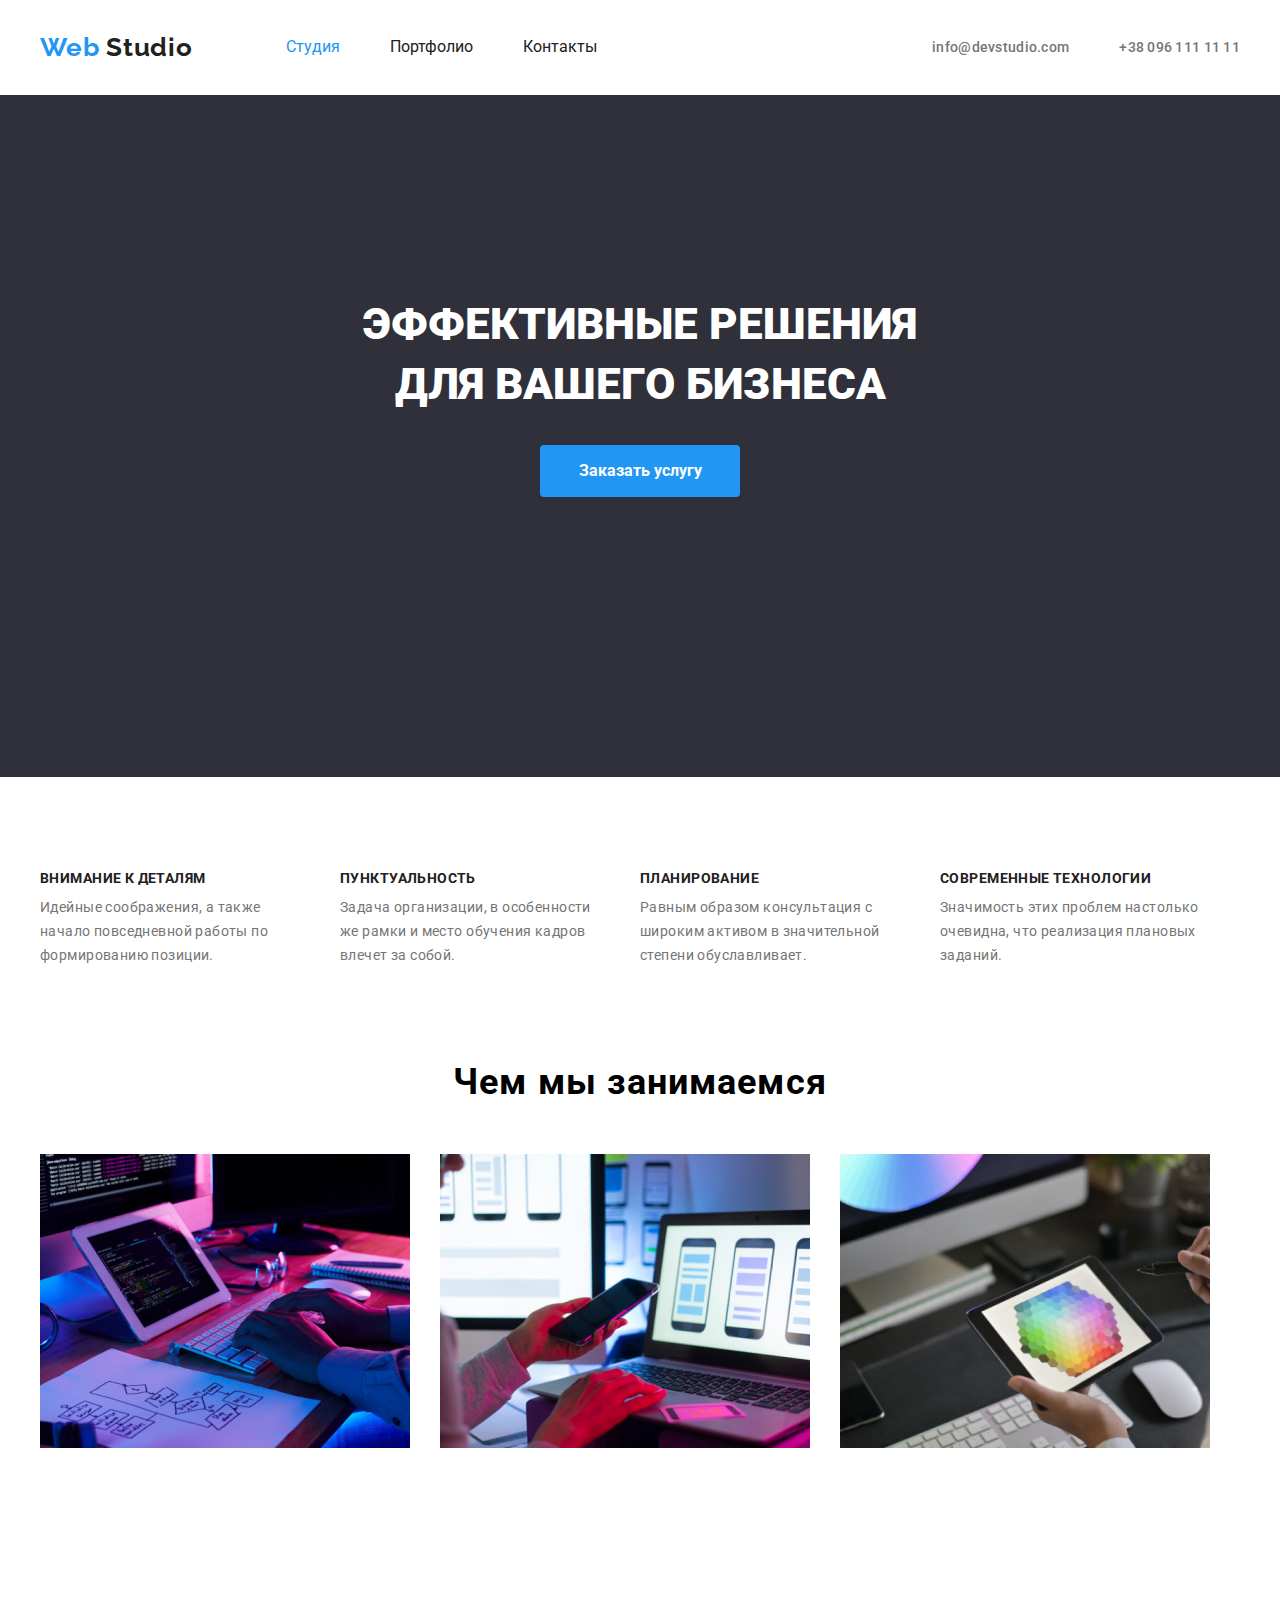
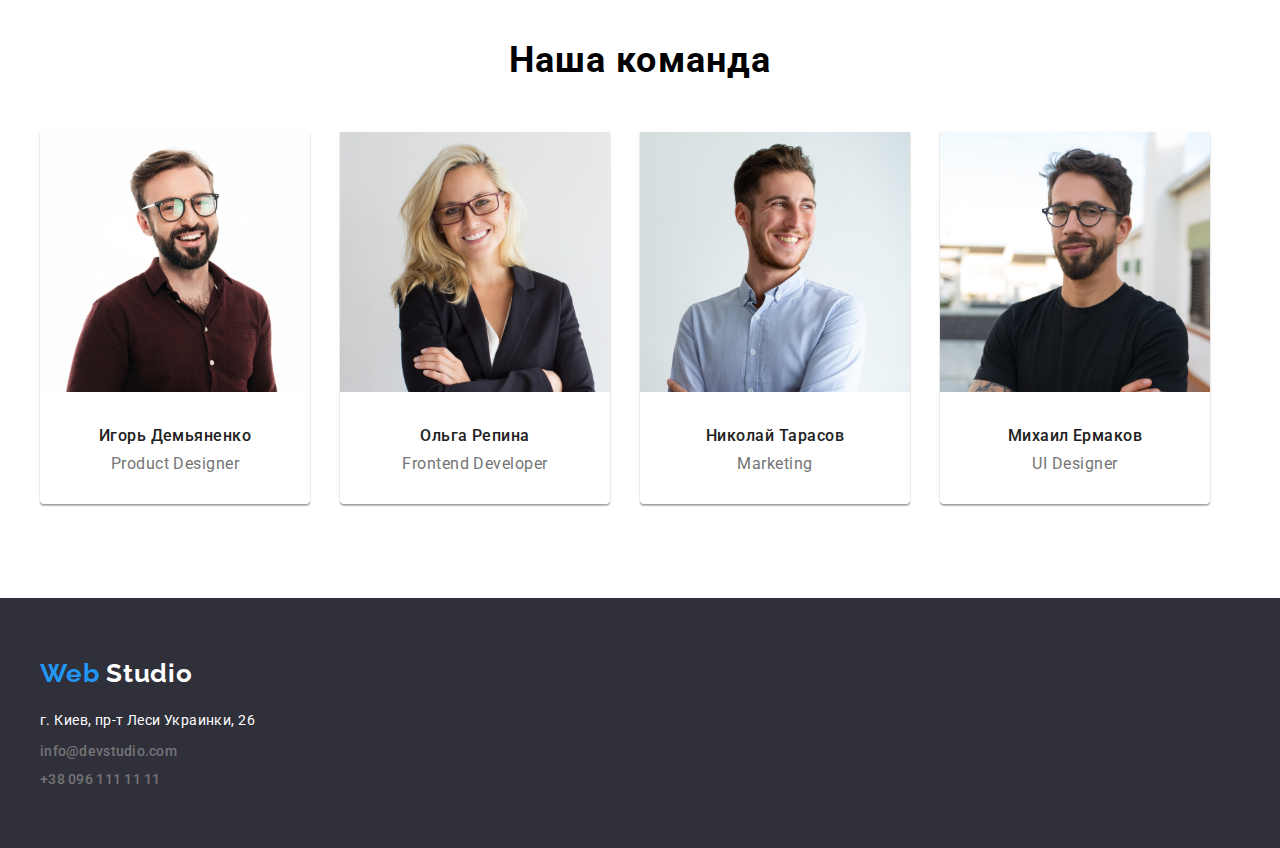
==== index.html @ f1a00238 "start" ====
<!DOCTYPE html>
<html lang="ru">
<head>
    <meta charset="UTF-8">
    <meta name="viewport" content="width=device-width, initial-scale=1.0">
    <title lang="en">Webstudio</title>
    <link rel="preconnect" href="https://fonts.gstatic.com">
    <link href="https://fonts.googleapis.com/css2?family=Raleway:wght@700&family=Roboto:wght@100;500;700&display=swap"
    rel="stylesheet">
    <link rel="stylesheet" href="https://cdnjs.cloudflare.com/ajax/libs/modern-normalize/1.0.0/modern-normalize.min.css">
    <link rel="stylesheet" href="./css/styles.css">
</head>
<body class="body">
    
    <header class="header">
    <div class="container">
          <nav class="navigation ">
         <a href="./index.html" class="logo"><span class="logo-accent">Web </span>Studio</a> 
        
         <ul class="navigation-list">
            <li class="navigation-list-item">
                <a href="./index.html" class="link current">Студия</a>
            </li>
            <li class="navigation-list-item">
                <a href="./portfolio.html" class="link">Портфолио</a>
            </li>
            <li class="navigation-list-item">
                <a href="Контакты" class="link">Контакты</a>
            </li>
       </ul>
    </nav>
    
       <address class="top-address">
            <ul class="top-address-list">
           <li class="item"><a class="header-mail current" href="mailto:info@devstudio.com">info@devstudio.com</a></li>
           <li class="item"><a class="header-phone" href="tel:+380961111111">+38 096 111 11 11</a></li>
            </ul>
       </address>
    
    </div>
    </header>
  
    <!-- Герой -->
    <main class="main-page">
        <section class="hero">
            
            <h1 class="main-title">ЭФФЕКТИВНЫЕ РЕШЕНИЯ<br> ДЛЯ ВАШЕГО БИЗНЕСА</h1>
            <button class="main-btn"  type="button">Заказать услугу</button>
           
        </section>
        <!-- Особенности-->
        <section class="main-information">
            <div class="container">   
         <ul class="main-info-item">
        <li class="main-info-link">
            <h2 class="main-info-title">Внимание к деталям</h2>
            <p class="main-info-description">Идейные соображения, а также начало повседневной работы по формированию позиции.</p>
        </li>
        <li  class="main-info-link">
        <h2  class="main-info-title">Пунктуальность</h2>
        <p class="main-info-description">Задача организации, в особенности же рамки и место обучения кадров влечет за собой.</p>
        </li>
        <li  class="main-info-link">
            <h2  class="main-info-title">Планирование</h2>
            <p class="main-info-description">Равным образом консультация с широким активом в значительной степени обуславливает.</p>
        </li>
        <li  class="main-info-link">
            <h2  class="main-info-title">Современные технологии</h2>
            <p class="main-info-description">Значимость этих проблем настолько очевидна, что реализация плановых заданий.</p>

        </li>
    </ul>
    </div>

        </section>
        <!-- чем занимаемся-->
        <section class="about">
            <h2 class="about-title">Чем мы занимаемся</h2>
         <div class="container">
            <ul class="about-list">
            <li class="item"> <img  class="about-list-img"   src="./images/img.jpg" alt="человек печатает" width="370">
            </li>
            <li class="item"> <img  class="about-list-img"   src="./images/box-2.jpg" alt="человек держит телефон" width="370">
            </li>
            <li class="item"> <img  class="about-list-img"   src="./images/box-3.jpg" alt="планшет" width="370">
            </li>
        </ul>
        </div>
        
        </section>
        <section class="team" >
        <h2 class="about-title">Наша команда</h2>
        <div class="container">
        <ul class="team-list">
            <li class="team-list-item" >
                <img class="team-list-img" src="./images/img11.jpg" alt="Фото Игоря Демьяненко" width="270">
                <h3 class="team-icon">Игорь Демьяненко</h3>
                <p class="team-description"  lang="en">Product Designer</p>
            </li>
            <li class="team-list-item">
                <img  class="team-list-img" src="./images/img-1.jpg" alt="Фото Ольги Репиной" width="270">
                <h3 class="team-icon">Ольга Репина</h3>
                <p class="team-description"  lang="en">Frontend Developer</p>
             </li>
                 
             <li class="team-list-item"> 
                <img  class="team-list-img" src="./images/img-2.jpg" alt="фото Николай Тарасова" width="270">
                <h3 class="team-icon">Николай Тарасов</h3>
                <p class="team-description" lang="en">Marketing</p>
            </li>
            <li class="team-list-item">
            <img  class="team-list-img" src="./images/img-3.jpg" alt="фото Михаила Ермакова" width="270">
            <h3 class="team-icon">Михаил Ермаков</h3>
            <p class="team-description"  lang="en">UI Designer</p>
            </li>
        </ul>
        </div>
        </section>
    </main>
   <!--Подвал-->
   <footer class="footer">
    <div class="container">
        <div class="adress-item">
    <a href="./index.html" class="logo inverse"><span class="logo-accent">Web </span>Studio</a>
    
     <address class="bottom-address">
      <ul class="footer-list">
          <li class="item">
              <p class="footer-address">г. Киев, пр-т Леси Украинки, 26</p>
          </li>
             <li class="item">
                <a class="header-mail" href="mailto:info@devstudio.com">info@devstudio.com</a>
            </li>
            <li class="item">
        <a class="header-phone" href="tel:+380961111111">+38 096 111 11 11</a>
            </li>
      </ul>  
    </address> 
    </div>
    </div>
  </footer> 
</body>
</html>
---- css/styles.css ----
/* .site-nav. link. current { */
:root {
  --main-font: "Roboto", sans-serif;
  --secondary-font: "Raleway", sans-serif;
  --accent-color: #2196f3;
}
ul {
  list-style: none;
  margin: 0;
  padding: 0;
}
a {
  text-decoration: none;
}
.body {
  font-family: var(--main-font);
  font-style: normal;
}

.container {
  display: flex;
  align-items: center;
  width: 1230px;
  padding-left: 15px;
  padding-right: 15px;
  margin-left: auto;
  margin-right: auto;
}
.header {
  padding-top: 32px;
  padding-bottom: 32px;
}
.navigation {
  display: flex;
  align-items: center;
}
.navigation-list {
  display: flex;
}
.navigation-list-item:not(:last-child) {
  margin-right: 50px;
}

.top-address-list {
  display: flex;
  margin-left: auto;
}
.top-address {
  margin-left: auto;
}
.top-address-list .item + .item {
  margin-left: 50px;
}

.navigation-list .link.current {
  color: var(--accent-color);
}

.navigation-list .link {
  display: block;
  color: #212121;
}

.header-mail,
.header-phone {
  font-style: normal;
  color: #757575;

  font-weight: 500;
  font-size: 14px;
  line-height: 1.14;
  letter-spacing: 0.02em;
}

.link:hover,
.link:focus,
.header-phone:hover,
.header-phone:focus,
.header-mail:hover,
.header-mail:focus {
  color: var(--accent-color);
}

.logo-accent {
  color: var(--accent-color);
}
.logo {
  font-family: var(--secondary-font);
  font-weight: bold;
  font-size: 26px;
  line-height: 1.19;
  color: #212121;
  letter-spacing: 0.03em;
  margin-right: 93px;
}

/* <=== HERO ===> */

.hero {
  padding-top: 200px;
  padding-bottom: 280px;

  background-color: #2f303a;
  min-height: 600px;
  text-align: center;
}

.main-title {
  margin-top: 0;
  margin-bottom: 30px;
  font-weight: 900;
  font-size: 44px;
  line-height: 1.36;
  color: #ffffff;
}

.main-btn {
  display: inline-block;
  padding: 10px 32px;
  border-radius: 4px;
  text-align: center;
  font-weight: bold;
  font-size: 16px;
  line-height: 1.87;
  background: #2196f3;
  color: #ffffff;
  min-width: 200px;
  border: 1px solid transparent;
}
.main-btn:hover,
.main-btn:focus {
  border: 1px solid transparent;
}

/* <=== особенности ===> */
.main-information {
  padding-top: 94px;
  padding-bottom: 94px;
}
.main-info-item {
  display: flex;
  flex-wrap: wrap;
}
.main-info-link {
  width: 270px;
}
.main-info-link:not(:last-child) {
  margin-right: 30px;
}
.main-info-title {
  margin: 0;
  margin-bottom: 10px;
  font-weight: bold;
  font-size: 14px;
  line-height: 1.14;
  letter-spacing: 0.03em;
  text-transform: uppercase;

  color: #212121;
}
.main-info-description {
  margin: 0;
  font-weight: normal;
  font-size: 14px;
  line-height: 1.71;
  letter-spacing: 0.03em;

  color: #757575;
}

/* <=== About ===> */
.about {
  padding-bottom: 94px;
}
.about-list {
  display: flex;
}
.about-title {
  text-align: center;
  margin-top: 0;
  margin-bottom: 50px;
  font-weight: bold;
  font-size: 36px;
  line-height: 1.16;
  letter-spacing: 0.03em;
}
.about-list .item + .item {
  margin-left: 30px;
}

/* <=== our team ===> */

.team {
  padding-top: 94px;
  padding-bottom: 94px;
}
.team-list {
  display: flex;
}
.team-list-item {
  padding-bottom: 30px;
  border-radius: 0px 0px 4px 4px;
  box-shadow: 0px 1px 3px rgba(0, 0, 0, 0.12), 0px 1px 1px rgba(0, 0, 0, 0.14),
    0px 2px 1px rgba(0, 0, 0, 0.2);
  text-align: center;
}
.team-list-item + .team-list-item {
  margin-left: 30px;
}
.team-icon {
  margin-top: 30px;
  margin-bottom: 10px;
  font-weight: 500;
  font-size: 16px;
  line-height: 1.18;
  letter-spacing: 0.03em;

  color: #212121;
}
.team-description {
  margin-top: 0px;
  margin-bottom: 0px;
  font-weight: normal;
  font-size: 16px;
  line-height: 1.18;
  letter-spacing: 0.03em;
  color: #757575;
}
/* <=== FOOTER ===> */
.footer {
  background-color: #2f303a;
  padding-top: 60px;
  padding-bottom: 60px;
}

.bottom-address {
  margin-top: 20px;
}
.footer-list .item + .item {
  margin-top: 9px;
}

.logo.inverse {
  color: white;
}
.footer-address {
  margin: 0;
  font-weight: normal;
  font-style: normal;
  font-size: 14px;
  line-height: 1.71;
  letter-spacing: 0.03em;
  text-decoration: none;
  color: #ffffff;
}
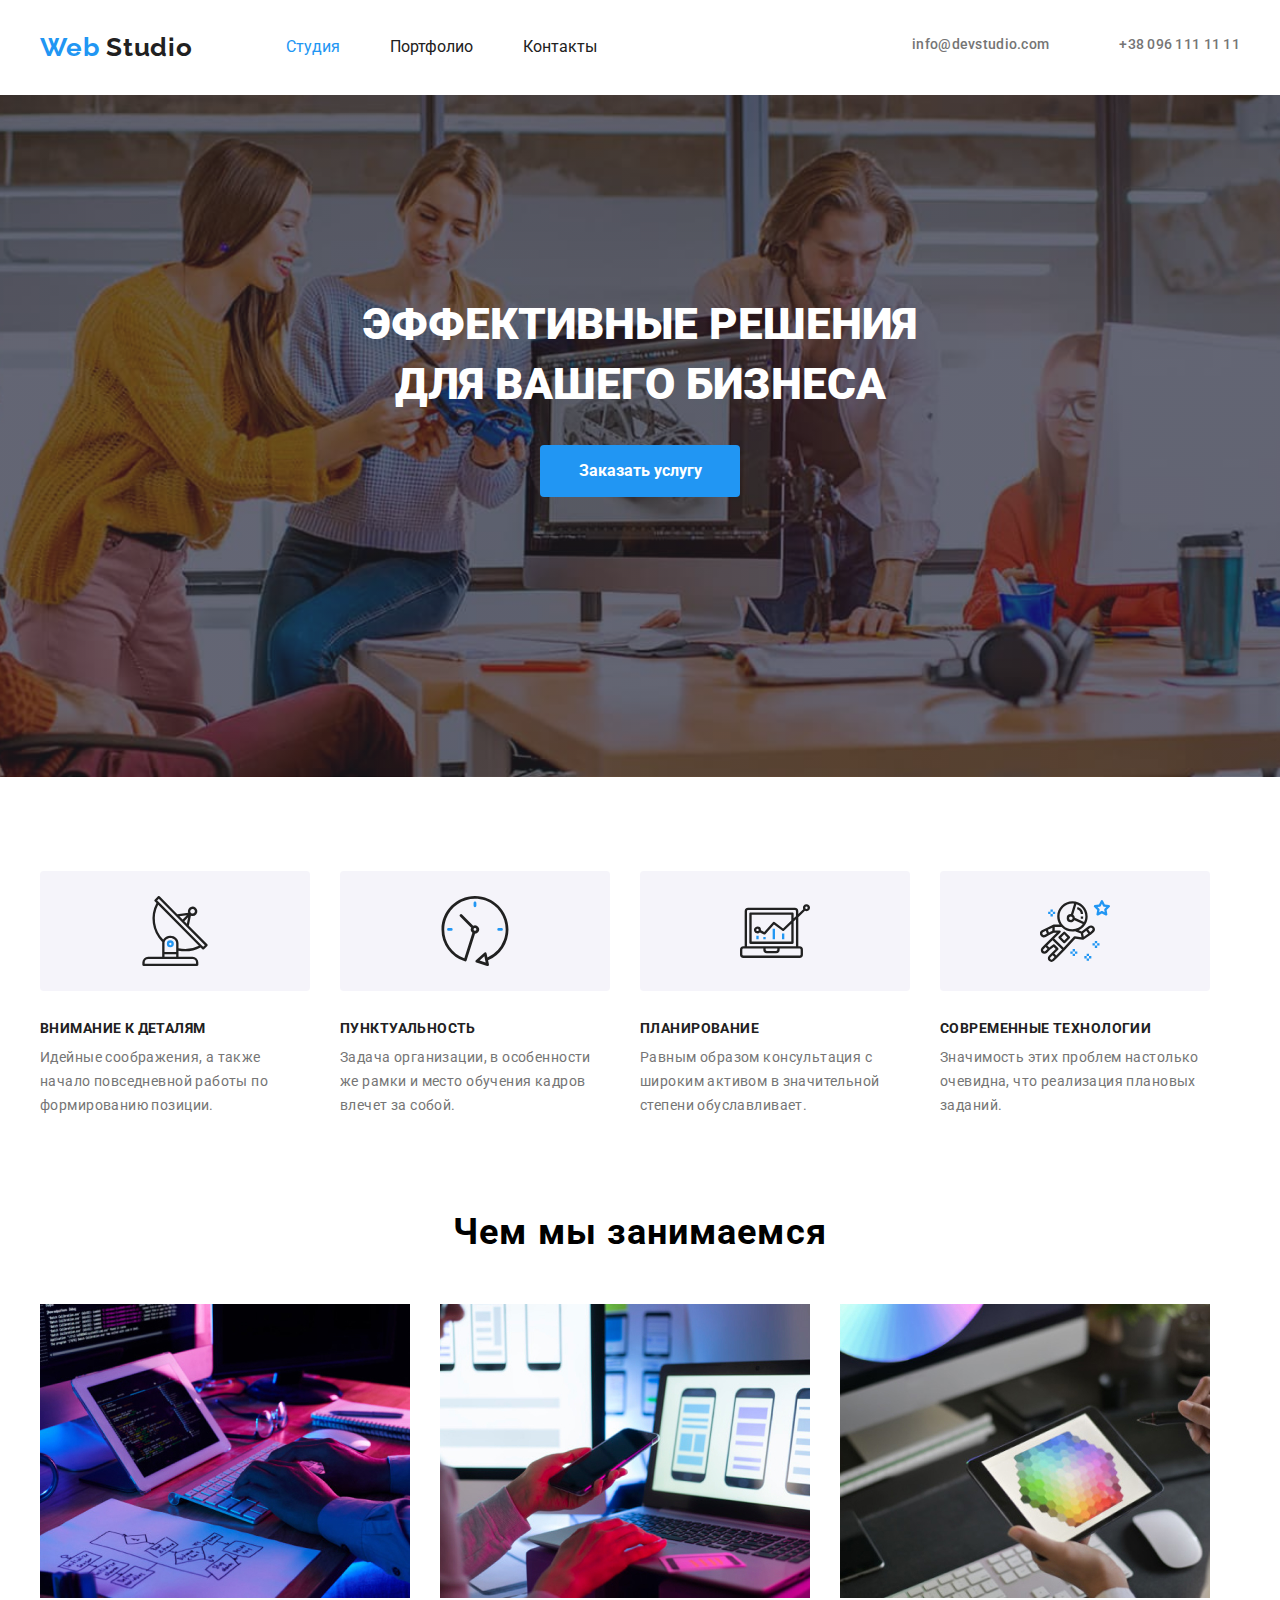
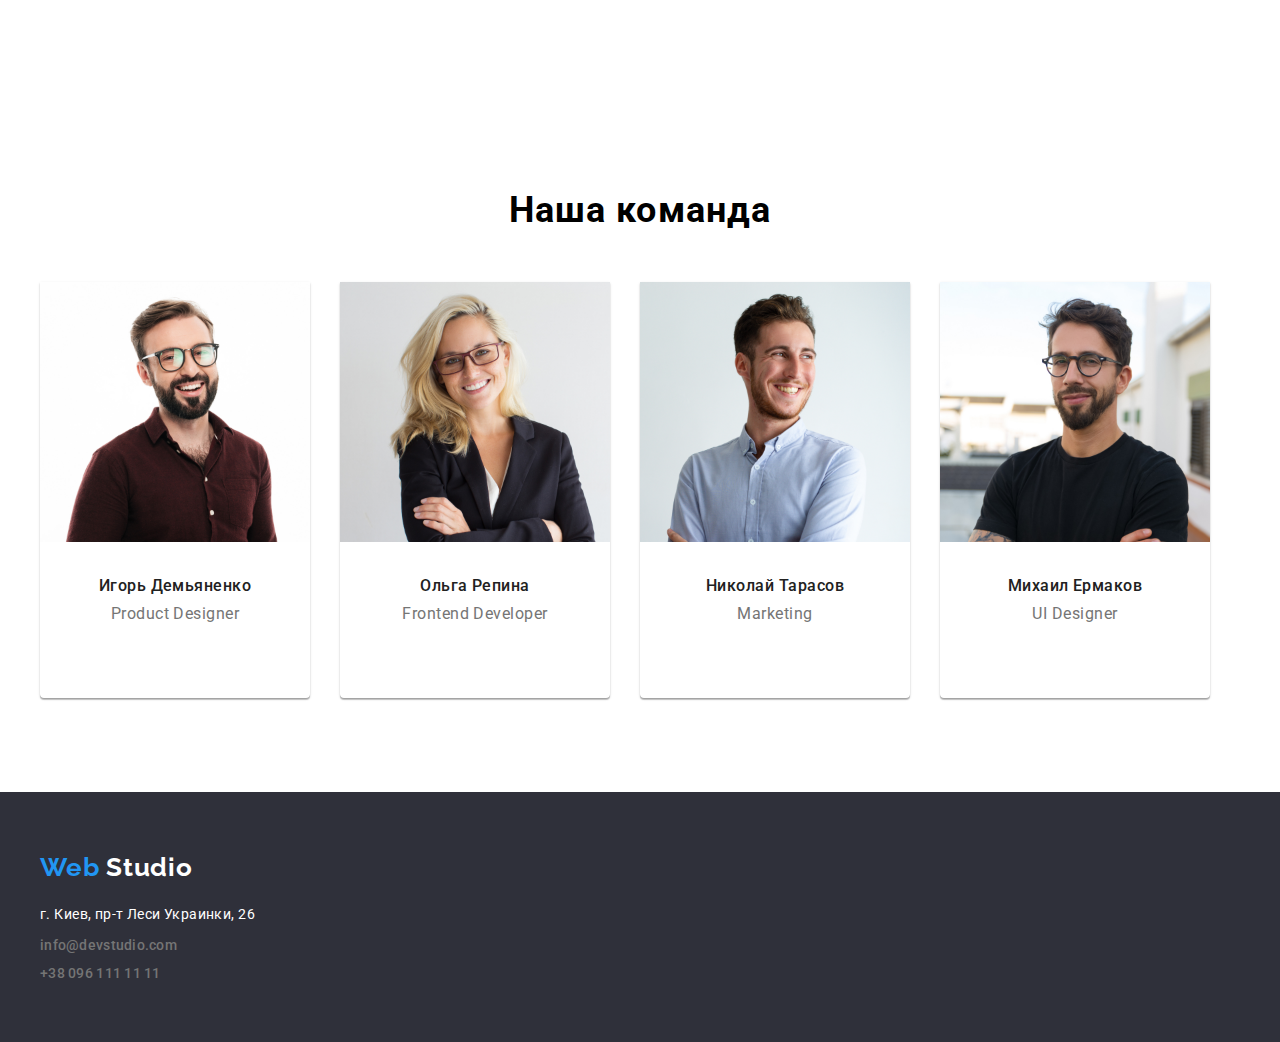
==== commit 1fda99e1: "cссылки" ====
--- a/index.html
+++ b/index.html
@@ -8,6 +8,7 @@
     <link href="https://fonts.googleapis.com/css2?family=Raleway:wght@700&family=Roboto:wght@100;500;700&display=swap"
     rel="stylesheet">
     <link rel="stylesheet" href="https://cdnjs.cloudflare.com/ajax/libs/modern-normalize/1.0.0/modern-normalize.min.css">
+    <link rel="stylesheet" href="/images/sprite.svg">
     <link rel="stylesheet" href="./css/styles.css">
 </head>
 <body class="body">
@@ -32,8 +33,19 @@
     
        <address class="top-address">
             <ul class="top-address-list">
-           <li class="item"><a class="header-mail current" href="mailto:info@devstudio.com">info@devstudio.com</a></li>
-           <li class="item"><a class="header-phone" href="tel:+380961111111">+38 096 111 11 11</a></li>
+           <li class="item">
+               <a class="top-address-link" href="mailto:info@devstudio.com"> 
+                   <svg class="adress-icon" width="16" height="12">
+                <use href="./images/symbol-defs.svg#icon-envelope"></use>
+            </svg>info@devstudio.com</a>
+               
+            </li>
+           <li class="item">
+               <a class="top-address-link" href="tel:+380961111111">
+                   <svg class="adress-icon" width="10" height="16">
+                <use href="./images/symbol-defs.svg#icon-smartphone"></use>
+            </svg>+38 096 111 11 11</a>
+            </li>
             </ul>
        </address>
     
@@ -43,28 +55,28 @@
     <!-- Герой -->
     <main class="main-page">
         <section class="hero">
-            
+
             <h1 class="main-title">ЭФФЕКТИВНЫЕ РЕШЕНИЯ<br> ДЛЯ ВАШЕГО БИЗНЕСА</h1>
             <button class="main-btn"  type="button">Заказать услугу</button>
-           
+        
         </section>
         <!-- Особенности-->
         <section class="main-information">
             <div class="container">   
          <ul class="main-info-item">
-        <li class="main-info-link">
+        <li class="main-info-link icon-antenna">
             <h2 class="main-info-title">Внимание к деталям</h2>
             <p class="main-info-description">Идейные соображения, а также начало повседневной работы по формированию позиции.</p>
         </li>
-        <li  class="main-info-link">
+        <li  class="main-info-link icon-clock">
         <h2  class="main-info-title">Пунктуальность</h2>
         <p class="main-info-description">Задача организации, в особенности же рамки и место обучения кадров влечет за собой.</p>
         </li>
-        <li  class="main-info-link">
+        <li  class="main-info-link icon-diagram">
             <h2  class="main-info-title">Планирование</h2>
             <p class="main-info-description">Равным образом консультация с широким активом в значительной степени обуславливает.</p>
         </li>
-        <li  class="main-info-link">
+        <li  class="main-info-link icon-astronaut">
             <h2  class="main-info-title">Современные технологии</h2>
             <p class="main-info-description">Значимость этих проблем настолько очевидна, что реализация плановых заданий.</p>
 
@@ -96,22 +108,94 @@
                 <img class="team-list-img" src="./images/img11.jpg" alt="Фото Игоря Демьяненко" width="270">
                 <h3 class="team-icon">Игорь Демьяненко</h3>
                 <p class="team-description"  lang="en">Product Designer</p>
+                <ul class="social-list">
+                    <li class="social-list item">
+                        <a class="social-list_link" href="">
+                            <svg class="social-list_icons">
+                                <use href="./images/symbol-defs.svg#icon-instagram"></use>
+                            </svg>
+                        </a>
+                    </li>
+                 <li class="social-list item">
+                <a class="social-list_link" href="">
+                    <svg class="social-list_icons">
+                        <use href="./images/symbol-defs.svg#icon-twitter"></use>
+                    </svg>
+                </a>
+                 </li>
+                    <li class="social-list item">
+                        <a class="social-list_link" href="">
+                            <svg class="social-list_icons">
+                                <use href="./images/symbol-defs.svg#icon-facebook"></use>
+                            </svg>
+                        </a>
+                    </li>
+                    <li class="social-list item">
+                        <a class="social-list_link" href="">
+                            <svg class="social-list_icons">
+                                <use href="./images/symbol-defs.svg#icon-linkedin"></use>
+                            </svg>
+                        </a>
+                    </li>
+                </ul>
             </li>
             <li class="team-list-item">
                 <img  class="team-list-img" src="./images/img-1.jpg" alt="Фото Ольги Репиной" width="270">
                 <h3 class="team-icon">Ольга Репина</h3>
                 <p class="team-description"  lang="en">Frontend Developer</p>
+                <ul class="social-list">
+                    <li class="social-list item">
+                        <a class="social-list-link" href=""></a>
+                    </li>
+                    <li class="social-list item">
+                        <a class="social-list-link" href=""></a>
+                    </li>
+                    <li class="social-list item">
+                        <a class="social-list-link" href=""></a>
+                    </li>
+                    <li class="social-list item">
+                        <a class="social-list-link" href=""></a>
+                    </li>
+                </ul>
              </li>
                  
              <li class="team-list-item"> 
                 <img  class="team-list-img" src="./images/img-2.jpg" alt="фото Николай Тарасова" width="270">
                 <h3 class="team-icon">Николай Тарасов</h3>
                 <p class="team-description" lang="en">Marketing</p>
+                <ul class="social-list">
+                    <li class="social-list item">
+                        <a class="social-list-link" href=""></a>
+                    </li>
+                    <li class="social-list item">
+                        <a class="social-list-link" href=""></a>
+                    </li>
+                    <li class="social-list item">
+                        <a class="social-list-link" href=""></a>
+                    </li>
+                    <li class="social-list item">
+                        <a class="social-list-link" href=""></a>
+                    </li>
+                </ul>
             </li>
             <li class="team-list-item">
             <img  class="team-list-img" src="./images/img-3.jpg" alt="фото Михаила Ермакова" width="270">
             <h3 class="team-icon">Михаил Ермаков</h3>
             <p class="team-description"  lang="en">UI Designer</p>
+            <ul class="social-list">
+                <li class="social-list item">
+                    <a class="social-list-link" href=""></a>
+                </li>
+                <li class="social-list item">
+                    <a class="social-list-link" href=""></a>
+                </li>
+                <li class="social-list item">
+                    <a class="social-list-link" href=""></a>
+                </li>
+                <li class="social-list item">
+                    <a class="social-list-link" href=""></a>
+                </li>
+            </ul>
             </li>
         </ul>
         </div>
@@ -129,10 +213,10 @@
               <p class="footer-address">г. Киев, пр-т Леси Украинки, 26</p>
           </li>
              <li class="item">
-                <a class="header-mail" href="mailto:info@devstudio.com">info@devstudio.com</a>
+                <a class="top-address-link" href="mailto:info@devstudio.com">info@devstudio.com</a>
             </li>
             <li class="item">
-        <a class="header-phone" href="tel:+380961111111">+38 096 111 11 11</a>
+        <a class="top-address-link" href="tel:+380961111111">+38 096 111 11 11</a>
             </li>
       </ul>  
     </address> 
--- a/css/styles.css
+++ b/css/styles.css
@@ -1,4 +1,3 @@
-/* .site-nav. link. current { */
 :root {
   --main-font: "Roboto", sans-serif;
   --secondary-font: "Raleway", sans-serif;
@@ -51,18 +50,17 @@
 .top-address-list .item + .item {
   margin-left: 50px;
 }
-
 .navigation-list .link.current {
   color: var(--accent-color);
 }
-
 .navigation-list .link {
   display: block;
   color: #212121;
 }
 
-.header-mail,
-.header-phone {
+.top-address-link {
+  display: inline-flex;
+  align-items: center;
   font-style: normal;
   color: #757575;
 
@@ -71,13 +69,14 @@
   line-height: 1.14;
   letter-spacing: 0.02em;
 }
-
+.adress-icon {
+  fill: currentColor;
+  margin-right: 10px;
+}
 .link:hover,
 .link:focus,
-.header-phone:hover,
-.header-phone:focus,
-.header-mail:hover,
-.header-mail:focus {
+.top-address-link:hover,
+.top-address-link:focus {
   color: var(--accent-color);
 }
 
@@ -101,6 +100,15 @@
   padding-bottom: 280px;
 
   background-color: #2f303a;
+  background-image: linear-gradient(
+      rgba(47, 48, 58, 0.4),
+      rgba(47, 48, 58, 0.4)
+    ),
+    url(../images/mainimg.jpg);
+  background-repeat: no-repeat;
+  background-size: cover;
+  background-position: center;
+  max-width: 1600px;
   min-height: 600px;
   text-align: center;
 }
@@ -144,8 +152,31 @@
 .main-info-link {
   width: 270px;
 }
+.main-info-link::before {
+  display: block;
+  content: "";
+  height: 120px;
+  background-size: 70px;
+  background-repeat: no-repeat;
+  background-position: center;
+  background-color: #f5f4fa;
+  border-radius: 4px;
+  margin-bottom: 30px;
+}
+.icon-antenna::before {
+  background-image: url(../images/antenna.svg);
+}
+.icon-clock::before {
+  background-image: url(../images/clock.svg);
+}
 .main-info-link:not(:last-child) {
   margin-right: 30px;
+}
+.icon-diagram::before {
+  background-image: url(../images/diagram.svg);
+}
+.icon-astronaut::before {
+  background-image: url(../images/astronaut.svg);
 }
 .main-info-title {
   margin: 0;
@@ -226,6 +257,24 @@
   letter-spacing: 0.03em;
   color: #757575;
 }
+.social-list_link {
+  display: flex;
+  justify-content: center;
+  align-items: center;
+  width: 44px;
+  height: 44px;
+  background-color: #ffffff;
+  border-radius: 50%;
+}
+.social-list {
+  display: flex;
+  justify-content: space-between;
+}
+.social-list_icons {
+  width: 20px;
+  height: 20px;
+  fill: black;
+}
 /* <=== FOOTER ===> */
 .footer {
   background-color: #2f303a;
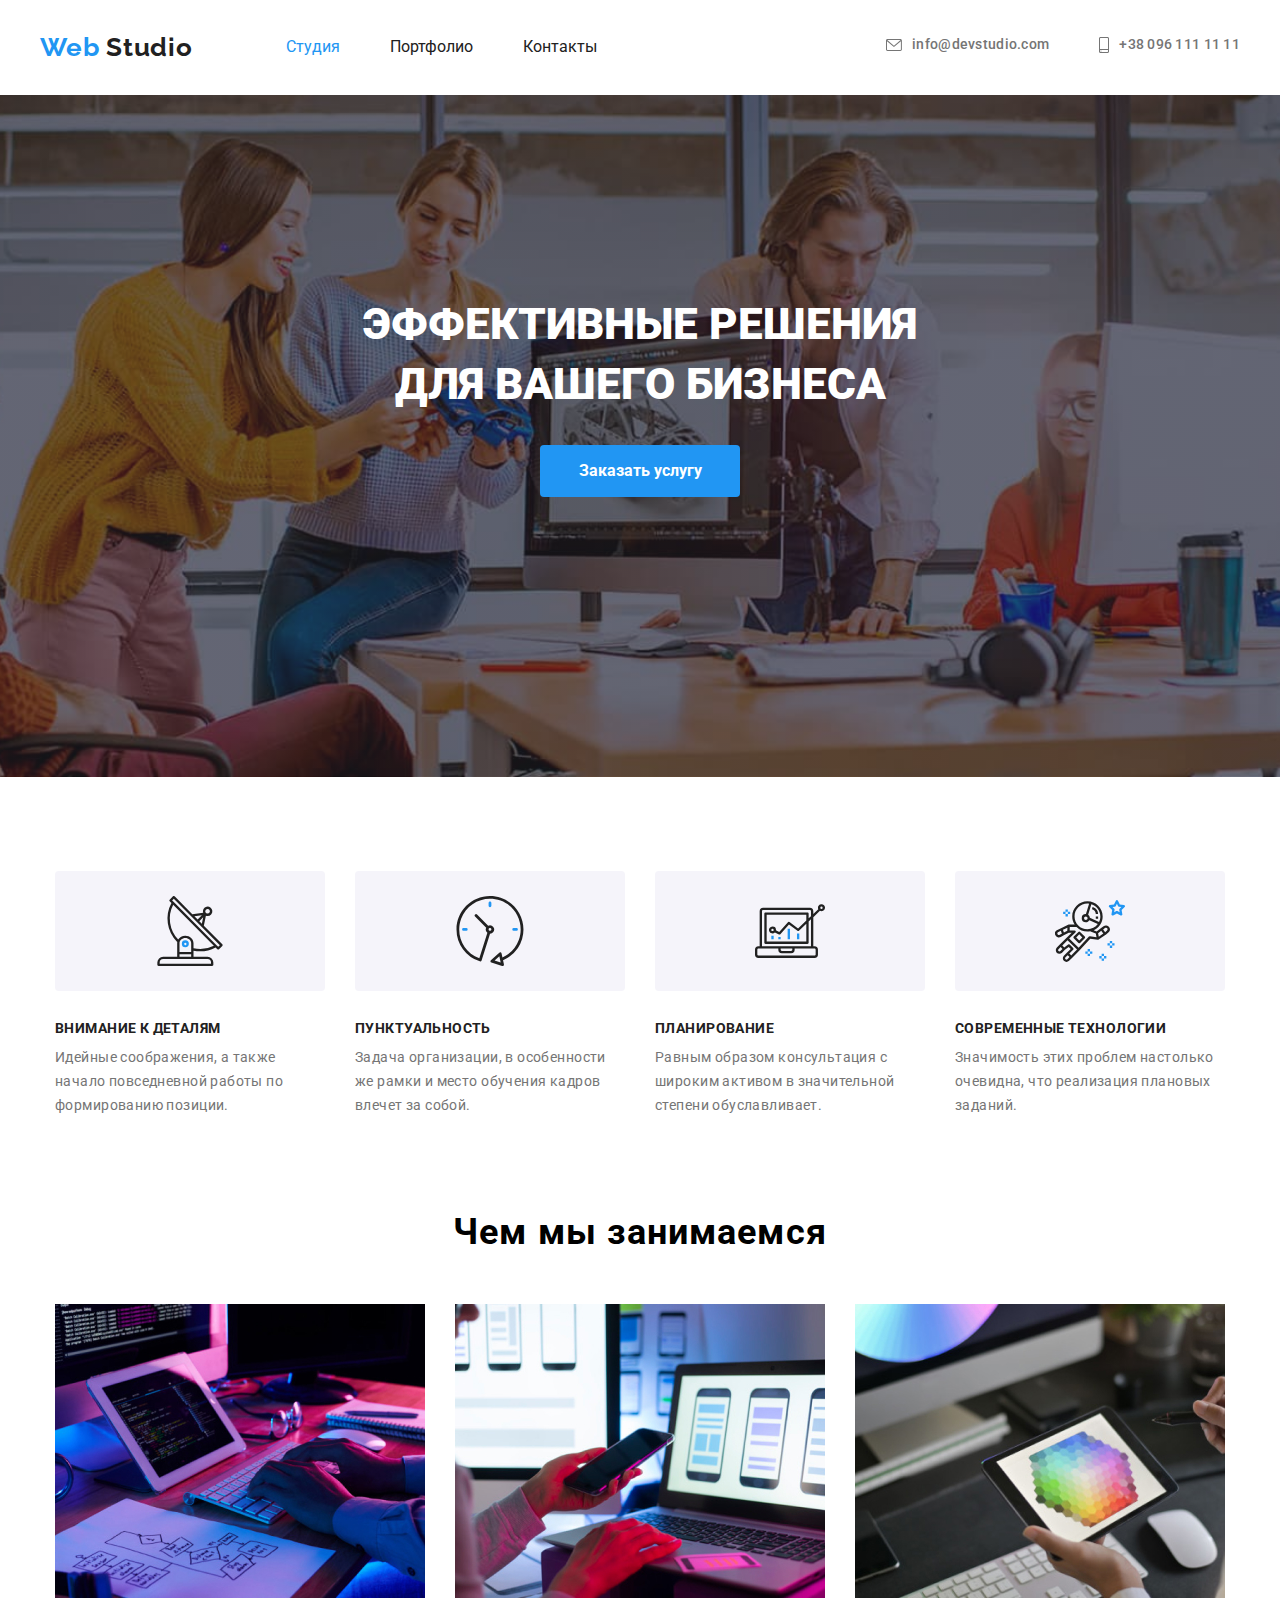
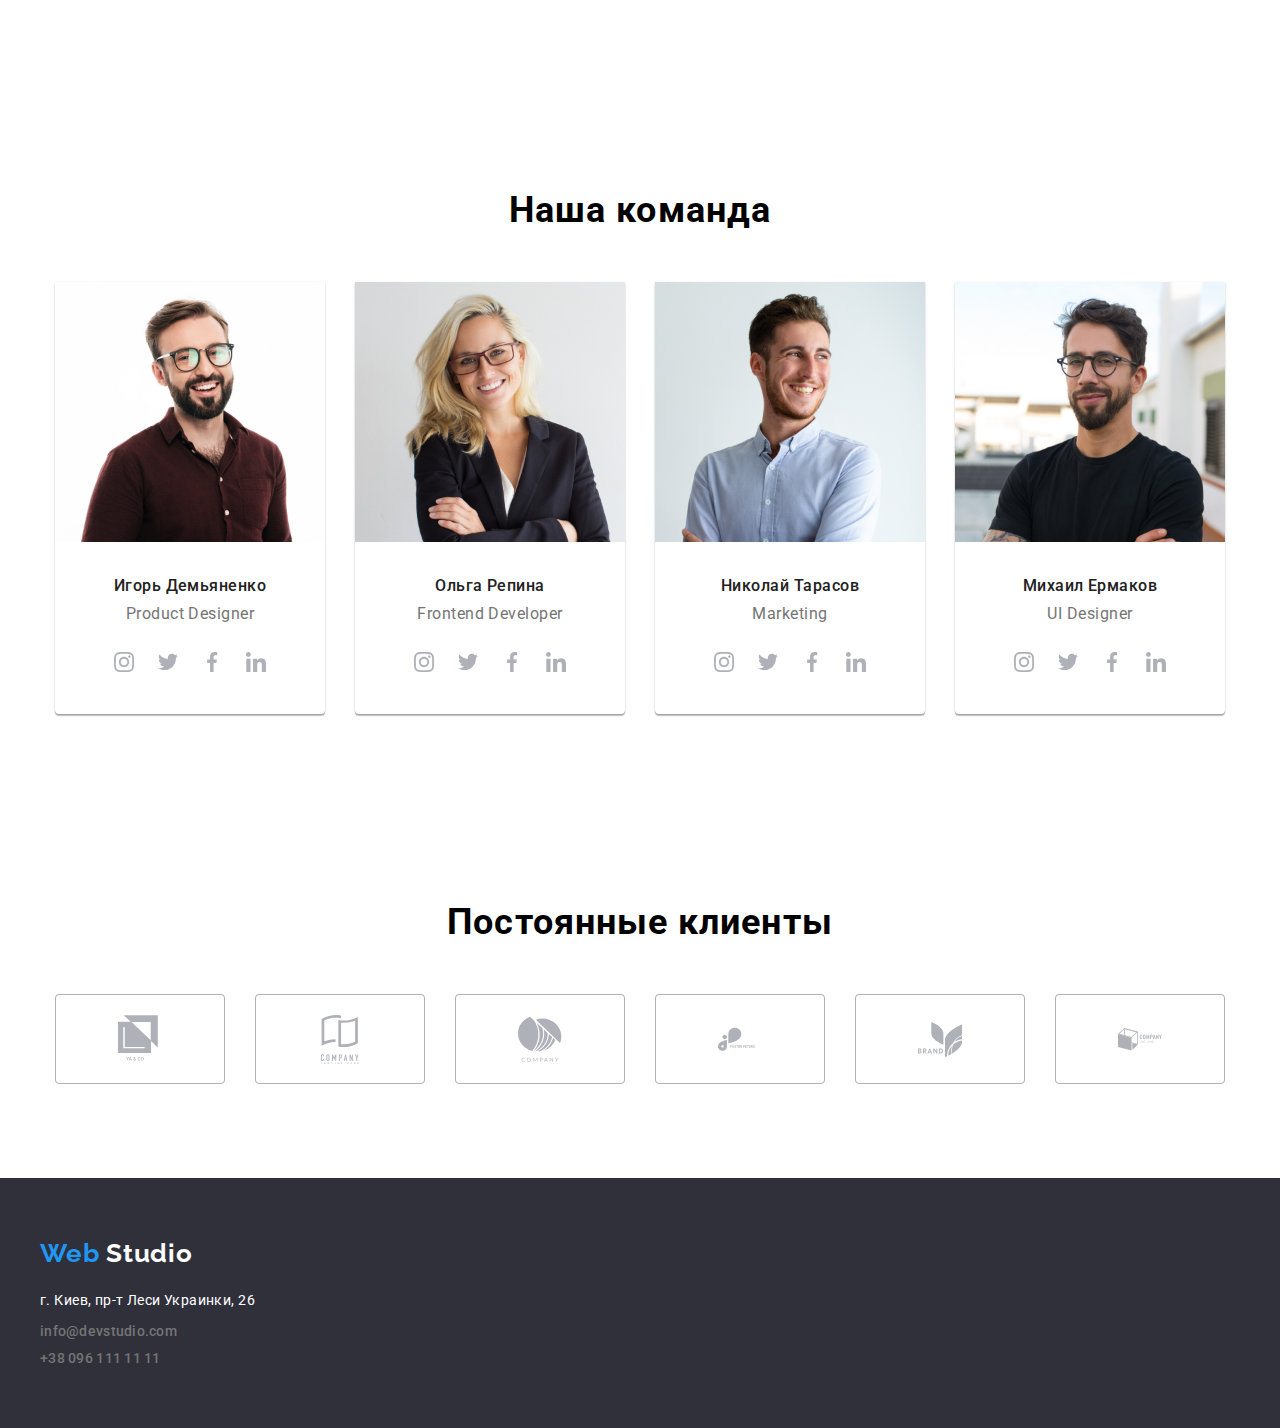
==== commit 4d2a8b6c: "client.thumb" ====
--- a/index.html
+++ b/index.html
@@ -8,7 +8,7 @@
     <link href="https://fonts.googleapis.com/css2?family=Raleway:wght@700&family=Roboto:wght@100;500;700&display=swap"
     rel="stylesheet">
     <link rel="stylesheet" href="https://cdnjs.cloudflare.com/ajax/libs/modern-normalize/1.0.0/modern-normalize.min.css">
-    <link rel="stylesheet" href="/images/sprite.svg">
+    <link rel="stylesheet" href="/images/symbol-defs.svg">
     <link rel="stylesheet" href="./css/styles.css">
 </head>
 <body class="body">
@@ -62,7 +62,7 @@
         </section>
         <!-- Особенности-->
         <section class="main-information">
-            <div class="container">   
+            <div class="container main">   
          <ul class="main-info-item">
         <li class="main-info-link icon-antenna">
             <h2 class="main-info-title">Внимание к деталям</h2>
@@ -88,7 +88,7 @@
         <!-- чем занимаемся-->
         <section class="about">
             <h2 class="about-title">Чем мы занимаемся</h2>
-         <div class="container">
+         <div class="container main">
             <ul class="about-list">
             <li class="item"> <img  class="about-list-img"   src="./images/img.jpg" alt="человек печатает" width="370">
             </li>
@@ -100,37 +100,38 @@
         </div>
         
         </section>
+        <!-- наша команда-->
         <section class="team" >
         <h2 class="about-title">Наша команда</h2>
-        <div class="container">
+        <div class="container main">
         <ul class="team-list">
             <li class="team-list-item" >
                 <img class="team-list-img" src="./images/img11.jpg" alt="Фото Игоря Демьяненко" width="270">
                 <h3 class="team-icon">Игорь Демьяненко</h3>
                 <p class="team-description"  lang="en">Product Designer</p>
                 <ul class="social-list">
-                    <li class="social-list item">
+                    <li class="social-list_item">
                         <a class="social-list_link" href="">
                             <svg class="social-list_icons">
                                 <use href="./images/symbol-defs.svg#icon-instagram"></use>
                             </svg>
                         </a>
                     </li>
-                 <li class="social-list item">
+                 <li class="social-list_item">
                 <a class="social-list_link" href="">
                     <svg class="social-list_icons">
                         <use href="./images/symbol-defs.svg#icon-twitter"></use>
                     </svg>
                 </a>
                  </li>
-                    <li class="social-list item">
+                    <li class="social-list_item">
                         <a class="social-list_link" href="">
                             <svg class="social-list_icons">
                                 <use href="./images/symbol-defs.svg#icon-facebook"></use>
                             </svg>
                         </a>
                     </li>
-                    <li class="social-list item">
+                    <li class="social-list_item">
                         <a class="social-list_link" href="">
                             <svg class="social-list_icons">
                                 <use href="./images/symbol-defs.svg#icon-linkedin"></use>
@@ -144,19 +145,36 @@
                 <h3 class="team-icon">Ольга Репина</h3>
                 <p class="team-description"  lang="en">Frontend Developer</p>
                 <ul class="social-list">
-                    <li class="social-list item">
-                        <a class="social-list-link" href=""></a>
-                    </li>
-                    <li class="social-list item">
-                        <a class="social-list-link" href=""></a>
-                    </li>
-                    <li class="social-list item">
-                        <a class="social-list-link" href=""></a>
-                    </li>
-                    <li class="social-list item">
-                        <a class="social-list-link" href=""></a>
+                    <li class="social-list_item">
+                        <a class="social-list_link" href="">
+                            <svg class="social-list_icons">
+                                <use href="./images/symbol-defs.svg#icon-instagram"></use>
+                            </svg>
+                        </a>
+                    </li>
+                    <li class="social-list_item">
+                        <a class="social-list_link" href="">
+                            <svg class="social-list_icons">
+                                <use href="./images/symbol-defs.svg#icon-twitter"></use>
+                            </svg>
+                        </a>
+                    </li>
+                    <li class="social-list_item">
+                        <a class="social-list_link" href="">
+                            <svg class="social-list_icons">
+                                <use href="./images/symbol-defs.svg#icon-facebook"></use>
+                            </svg>
+                        </a>
+                    </li>
+                    <li class="social-list_item">
+                        <a class="social-list_link" href="">
+                            <svg class="social-list_icons">
+                                <use href="./images/symbol-defs.svg#icon-linkedin"></use>
+                            </svg>
+                        </a>
                     </li>
                 </ul>
+                </li>
              </li>
                  
              <li class="team-list-item"> 
@@ -164,41 +182,114 @@
                 <h3 class="team-icon">Николай Тарасов</h3>
                 <p class="team-description" lang="en">Marketing</p>
                 <ul class="social-list">
-                    <li class="social-list item">
-                        <a class="social-list-link" href=""></a>
-                    </li>
-                    <li class="social-list item">
-                        <a class="social-list-link" href=""></a>
-                    </li>
-                    <li class="social-list item">
-                        <a class="social-list-link" href=""></a>
-                    </li>
-                    <li class="social-list item">
-                        <a class="social-list-link" href=""></a>
+                    <li class="social-list_item">
+                        <a class="social-list_link" href="">
+                            <svg class="social-list_icons">
+                                <use href="./images/symbol-defs.svg#icon-instagram"></use>
+                            </svg>
+                        </a>
+                    </li>
+                    <li class="social-list_item">
+                        <a class="social-list_link" href="">
+                            <svg class="social-list_icons">
+                                <use href="./images/symbol-defs.svg#icon-twitter"></use>
+                            </svg>
+                        </a>
+                    </li>
+                    <li class="social-list_item">
+                        <a class="social-list_link" href="">
+                            <svg class="social-list_icons">
+                                <use href="./images/symbol-defs.svg#icon-facebook"></use>
+                            </svg>
+                        </a>
+                    </li>
+                    <li class="social-list_item">
+                        <a class="social-list_link" href="">
+                            <svg class="social-list_icons">
+                                <use href="./images/symbol-defs.svg#icon-linkedin"></use>
+                            </svg>
+                        </a>
                     </li>
                 </ul>
+                </li>
             </li>
             <li class="team-list-item">
             <img  class="team-list-img" src="./images/img-3.jpg" alt="фото Михаила Ермакова" width="270">
             <h3 class="team-icon">Михаил Ермаков</h3>
             <p class="team-description"  lang="en">UI Designer</p>
             <ul class="social-list">
-                <li class="social-list item">
-                    <a class="social-list-link" href=""></a>
-                </li>
-                <li class="social-list item">
-                    <a class="social-list-link" href=""></a>
-                </li>
-                <li class="social-list item">
-                    <a class="social-list-link" href=""></a>
-                </li>
-                <li class="social-list item">
-                    <a class="social-list-link" href=""></a>
+                <li class="social-list_item">
+                    <a class="social-list_link" href="">
+                        <svg class="social-list_icons">
+                            <use href="./images/symbol-defs.svg#icon-instagram"></use>
+                        </svg>
+                    </a>
+                </li>
+                <li class="social-list_item">
+                    <a class="social-list_link" href="">
+                        <svg class="social-list_icons">
+                            <use href="./images/symbol-defs.svg#icon-twitter"></use>
+                        </svg>
+                    </a>
+                </li>
+                <li class="social-list_item">
+                    <a class="social-list_link" href="">
+                        <svg class="social-list_icons">
+                            <use href="./images/symbol-defs.svg#icon-facebook"></use>
+                        </svg>
+                    </a>
+                </li>
+                <li class="social-list_item">
+                    <a class="social-list_link" href="">
+                        <svg class="social-list_icons">
+                            <use href="./images/symbol-defs.svg#icon-linkedin"></use>
+                        </svg>
+                    </a>
                 </li>
             </ul>
+            </li>
             </li>
         </ul>
         </div>
+        </section>
+        <!-- наши клиенты-->
+     <section class="our-clients">
+        <h2 class="about-title">Постоянные клиенты</h2>
+            <div class="container main">
+                <ul class="clients-list">
+                    <li class="clients-list_item">
+                        <a class="clients-list_link" href="">
+                            <svg class="clients-list_icons">
+                        <use href="./images/symbol-defs.svg#icon-logo-1"></use>
+                    </svg></a></li>
+                    <li class="clients-list_item">
+                        <a class="clients-list_link" href="">
+                            <svg class="clients-list_icons">
+                        <use href="./images/symbol-defs.svg#icon-logo-2"></use>
+                    </svg></a></li>
+                    <li class="clients-list_item">
+                        <a class="clients-list_link" href="">
+                            <svg class="clients-list_icons">
+                        <use href="./images/symbol-defs.svg#icon-logo-3"></use>
+                    </svg></a></li>
+                    <li class="clients-list_item">
+                        <a class="clients-list_link" href="">
+                            <svg class="clients-list_icons">
+                        <use href="./images/symbol-defs.svg#icon-logo-4"></use>
+                    </svg></a></li>
+                    <li class="clients-list_item">
+                        <a class="clients-list_link" href="">
+                            <svg class="clients-list_icons">
+                        <use href="./images/symbol-defs.svg#icon-logo-5"></use>
+                    </svg></a></li>
+                    <li class="clients-list_item">
+                        <a class="clients-list_link" href="">
+                            <svg class="clients-list_icons">
+                        <use href="./images/symbol-defs.svg#icon-logo-6"></use>
+                    </svg></a></li>
+                </ul>
+                
+            </div>
         </section>
     </main>
    <!--Подвал-->
--- a/css/styles.css
+++ b/css/styles.css
@@ -18,6 +18,7 @@
 
 .container {
   display: flex;
+
   align-items: center;
   width: 1230px;
   padding-left: 15px;
@@ -145,6 +146,9 @@
   padding-top: 94px;
   padding-bottom: 94px;
 }
+.main {
+  justify-content: center;
+}
 .main-info-item {
   display: flex;
   flex-wrap: wrap;
@@ -250,7 +254,7 @@
 }
 .team-description {
   margin-top: 0px;
-  margin-bottom: 0px;
+  margin-bottom: 16px;
   font-weight: normal;
   font-size: 16px;
   line-height: 1.18;
@@ -268,13 +272,58 @@
 }
 .social-list {
   display: flex;
-  justify-content: space-between;
+  justify-content: center;
 }
 .social-list_icons {
   width: 20px;
   height: 20px;
-  fill: black;
-}
+  fill: #afb1b8;
+}
+.social-list_link:hover,
+.social-list_link:focus {
+  background-color: var(--accent-color);
+}
+.social-list_link:hover .social-list_icons,
+.social-list_link:focus .social-list_icons {
+  fill: white;
+}
+
+/* <=== clients ===> */
+
+.our-clients {
+  padding-top: 94px;
+  padding-bottom: 94px;
+}
+
+.clients-list {
+  display: flex;
+  justify-content: space-around;
+}
+.clients-list_link {
+  display: flex;
+  justify-content: center;
+  align-items: center;
+  width: 170px;
+  height: 90px;
+  background-color: #ffffff;
+  border: 1px solid #afb1b8;
+  border-radius: 4px;
+}
+.clients-list_item:not(:last-child) {
+  margin-right: 30px;
+}
+/* .clients-list_item {
+  width: 170px;
+  height: 90px;
+  border: 1px solid #afb1b8;
+  box-sizing: border-box;
+  border-radius: 4px;
+} */
+.clients-list_icons {
+  width: 44px;
+  height: 49px;
+}
+
 /* <=== FOOTER ===> */
 .footer {
   background-color: #2f303a;
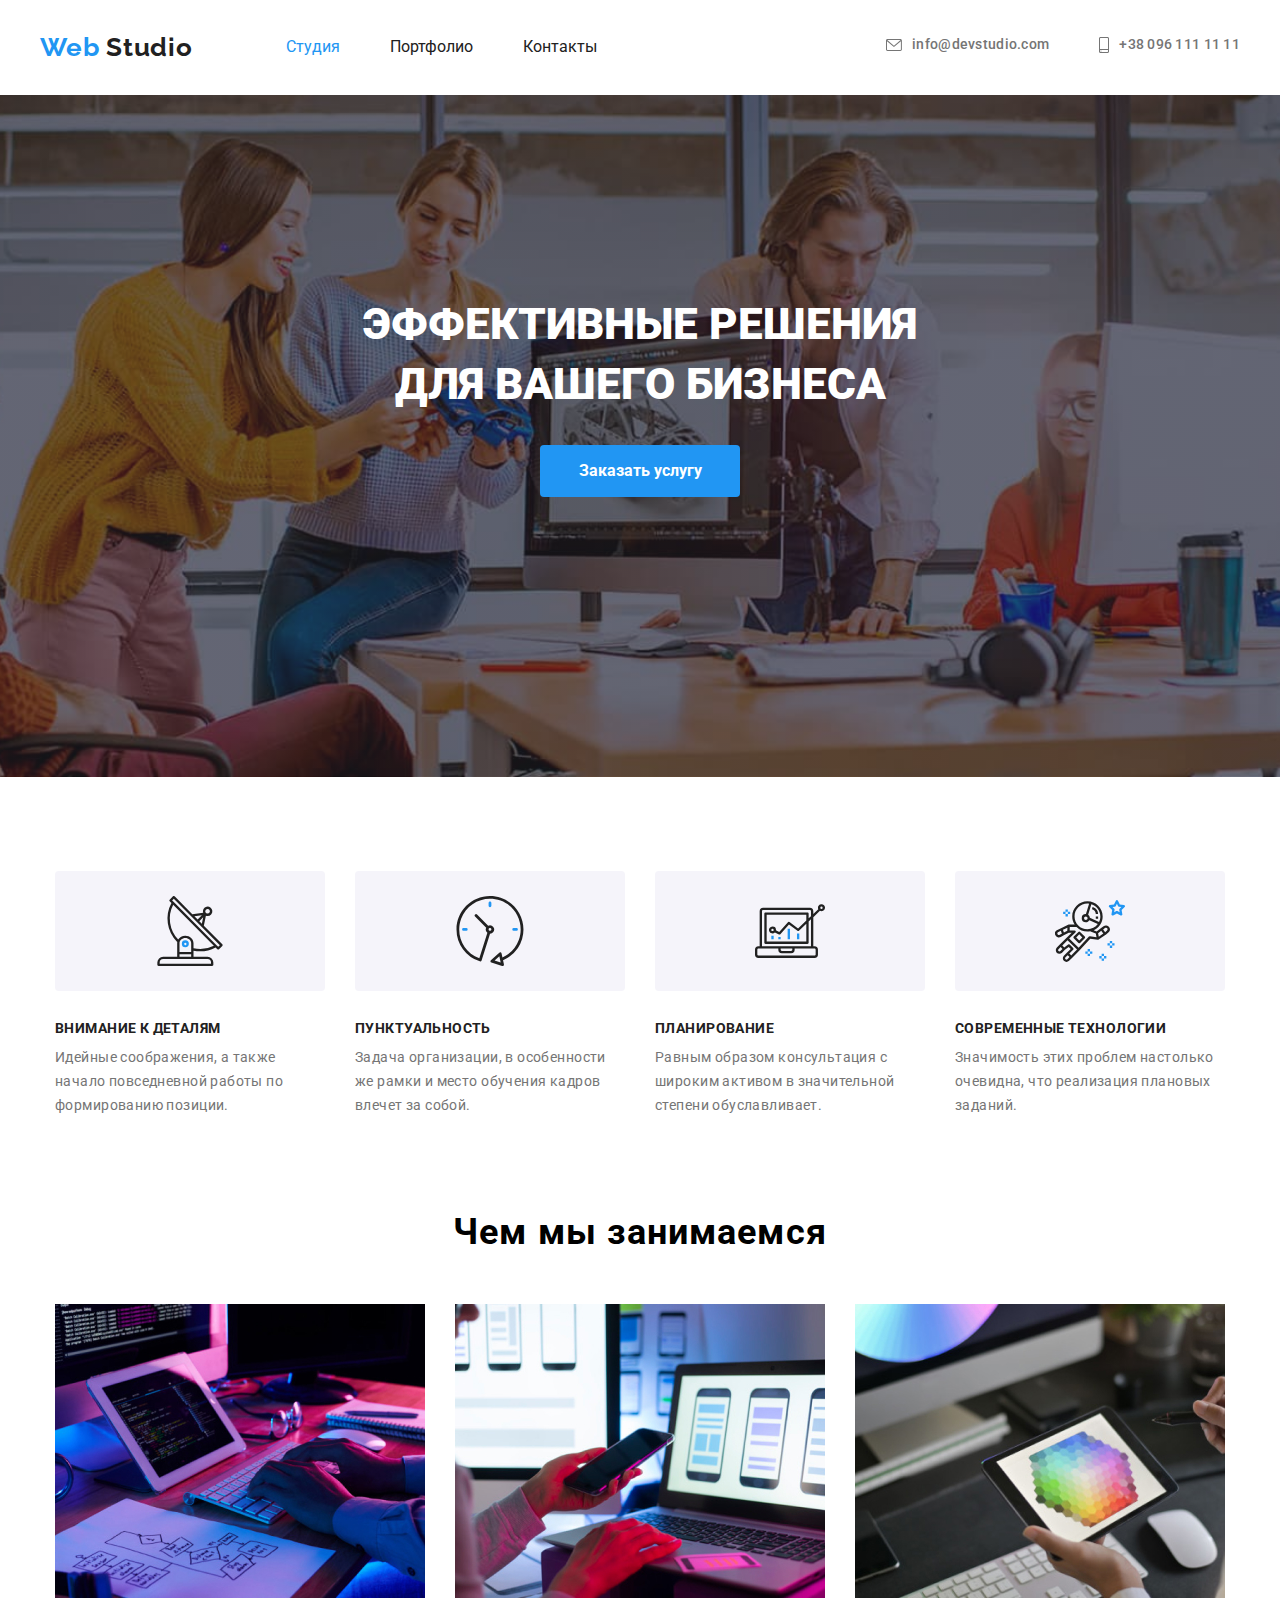
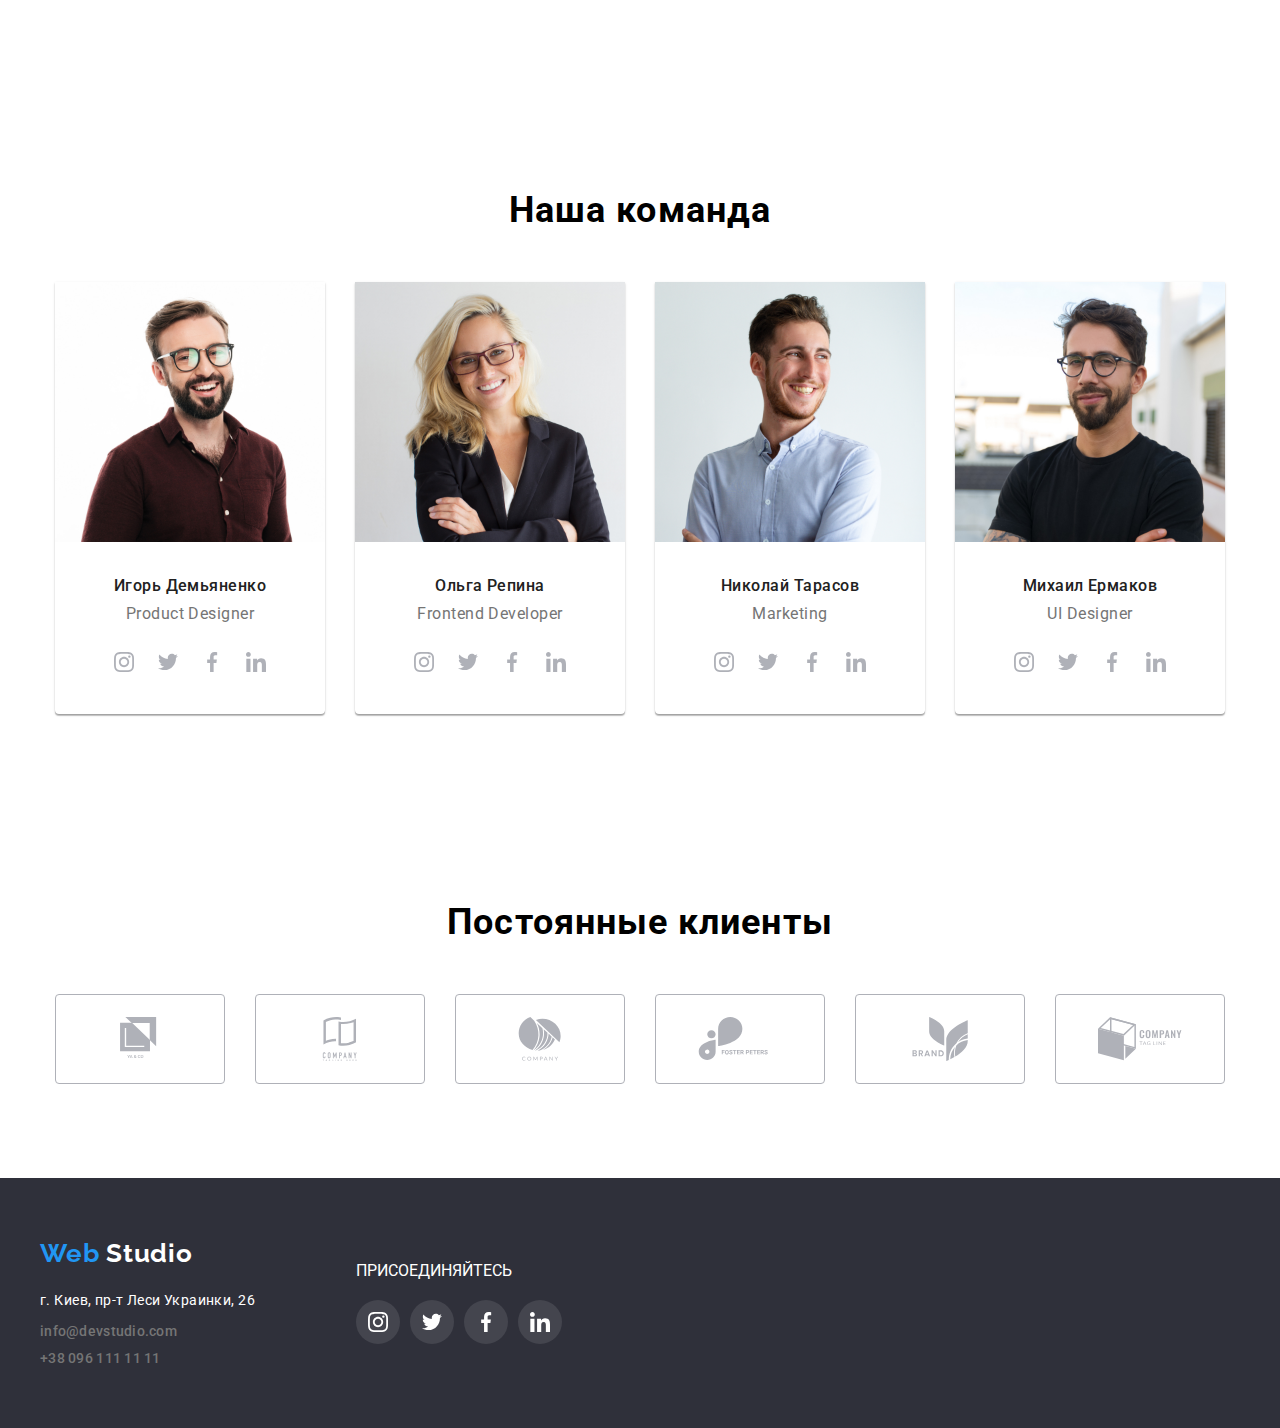
==== commit 5042bc7f: "footer" ====
--- a/index.html
+++ b/index.html
@@ -312,6 +312,39 @@
       </ul>  
     </address> 
     </div>
+    <div class="soc-list">
+        <p class="foot-title">ПРИСОЕДИНЯЙТЕСЬ</p>
+        <ul class="soc-list_list">
+        <li class="soc-list_item">
+            <a class="soc-list_link" href="">
+                <svg class="soc-list_icons">
+                    <use href="./images/symbol-defs.svg#icon-instagram"></use>
+                </svg>
+            </a>
+        </li>
+        <li class="soc-list_item">
+            <a class="soc-list_link" href="">
+                <svg class="soc-list_icons">
+                    <use href="./images/symbol-defs.svg#icon-twitter"></use>
+                </svg>
+            </a>
+        </li>
+        <li class="soc-list_item">
+            <a class="soc-list_link" href="">
+                <svg class="soc-list_icons">
+                    <use href="./images/symbol-defs.svg#icon-facebook"></use>
+                </svg>
+            </a>
+        </li>
+        <li class="soc-list_item">
+            <a class="soc-list_link" href="">
+                <svg class="soc-list_icons">
+                    <use href="./images/symbol-defs.svg#icon-linkedin"></use>
+                </svg>
+            </a>
+        </li>
+        </ul>
+    </div>
     </div>
   </footer> 
 </body>
--- a/css/styles.css
+++ b/css/styles.css
@@ -297,7 +297,8 @@
 
 .clients-list {
   display: flex;
-  justify-content: space-around;
+  list-style: none;
+  text-decoration: none;
 }
 .clients-list_link {
   display: flex;
@@ -309,19 +310,23 @@
   border: 1px solid #afb1b8;
   border-radius: 4px;
 }
+.clients-list_icons {
+  fill: #afb1b8;
+}
+.clients-list_link > .clients-list_icons {
+  height: 50%;
+  width: 50%;
+}
 .clients-list_item:not(:last-child) {
   margin-right: 30px;
 }
-/* .clients-list_item {
-  width: 170px;
-  height: 90px;
-  border: 1px solid #afb1b8;
-  box-sizing: border-box;
-  border-radius: 4px;
-} */
-.clients-list_icons {
-  width: 44px;
-  height: 49px;
+.clients-list_link:hover,
+.clients-list_link:focus {
+  border: 1px solid var(--accent-color);
+}
+.clients-list_link:hover .clients-list_icons,
+.clients-list_link:focus .clients-list_icons {
+  fill: var(--accent-color);
 }
 
 /* <=== FOOTER ===> */
@@ -351,3 +356,41 @@
   text-decoration: none;
   color: #ffffff;
 }
+.adress-item {
+  margin-right: 70px;
+}
+.soc-list_list {
+  display: flex;
+  list-style: none;
+  padding: 0;
+  margin: 0;
+}
+.foot-title {
+  padding: 0;
+  margin-top: 0;
+  margin-bottom: 20px;
+  color: #ffffff;
+}
+.soc-list_link {
+  display: flex;
+  justify-content: center;
+  align-items: center;
+  width: 44px;
+  height: 44px;
+  background-color: rgba(255, 255, 255, 0.1);
+  width: 44px;
+  height: 44px;
+  border-radius: 50%;
+}
+.soc-list_icons {
+  width: 20px;
+  height: 20px;
+  fill: #ffffff;
+}
+.soc-list_item:not(:last-child) {
+  margin-right: 10px;
+}
+.soc-list_link:hover,
+.soc-list_link:focus {
+  background-color: var(--accent-color);
+}
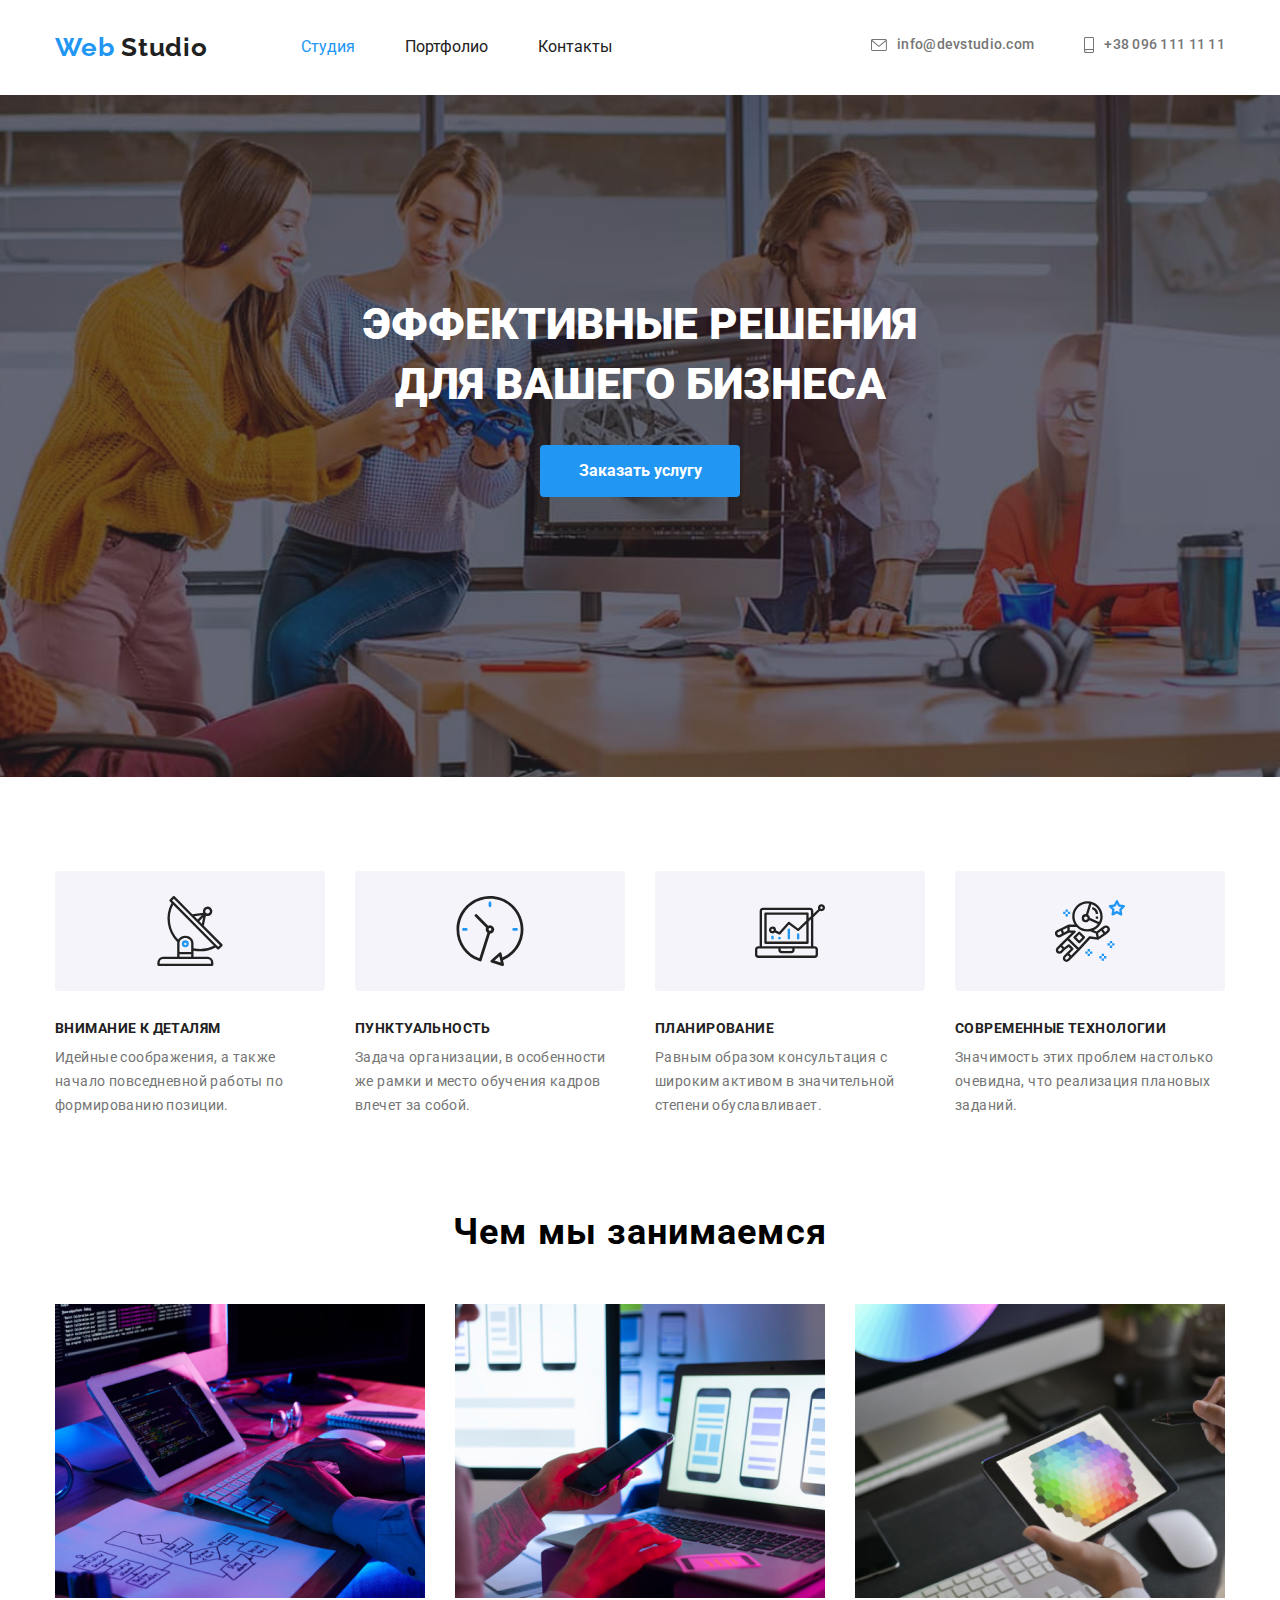
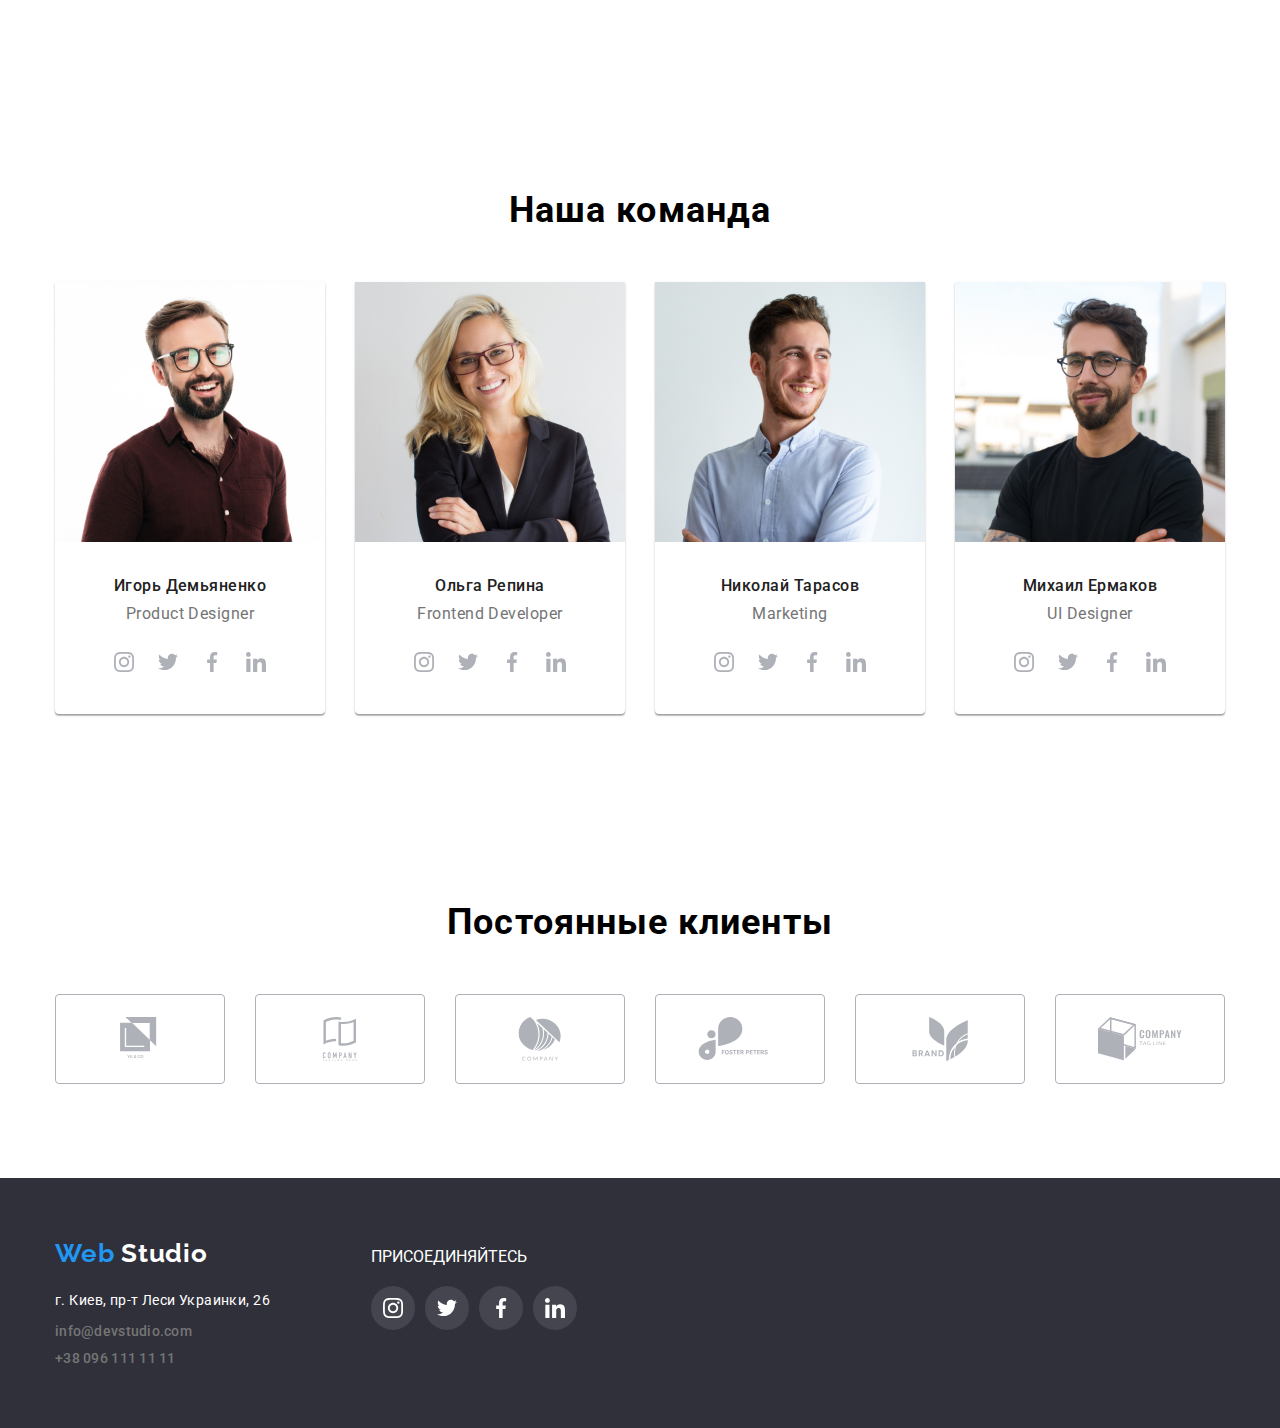
==== commit 62a56d08: "card portfolio" ====
--- a/index.html
+++ b/index.html
@@ -62,7 +62,7 @@
         </section>
         <!-- Особенности-->
         <section class="main-information">
-            <div class="container main">   
+            <div class="container">   
          <ul class="main-info-item">
         <li class="main-info-link icon-antenna">
             <h2 class="main-info-title">Внимание к деталям</h2>
@@ -88,7 +88,7 @@
         <!-- чем занимаемся-->
         <section class="about">
             <h2 class="about-title">Чем мы занимаемся</h2>
-         <div class="container main">
+         <div class="container">
             <ul class="about-list">
             <li class="item"> <img  class="about-list-img"   src="./images/img.jpg" alt="человек печатает" width="370">
             </li>
@@ -103,7 +103,7 @@
         <!-- наша команда-->
         <section class="team" >
         <h2 class="about-title">Наша команда</h2>
-        <div class="container main">
+        <div class="container">
         <ul class="team-list">
             <li class="team-list-item" >
                 <img class="team-list-img" src="./images/img11.jpg" alt="Фото Игоря Демьяненко" width="270">
@@ -255,7 +255,7 @@
         <!-- наши клиенты-->
      <section class="our-clients">
         <h2 class="about-title">Постоянные клиенты</h2>
-            <div class="container main">
+            <div class="container">
                 <ul class="clients-list">
                     <li class="clients-list_item">
                         <a class="clients-list_link" href="">
@@ -294,7 +294,7 @@
     </main>
    <!--Подвал-->
    <footer class="footer">
-    <div class="container">
+    <div class="container foot">
         <div class="adress-item">
     <a href="./index.html" class="logo inverse"><span class="logo-accent">Web </span>Studio</a>
     
--- a/css/styles.css
+++ b/css/styles.css
@@ -20,7 +20,7 @@
   display: flex;
 
   align-items: center;
-  width: 1230px;
+  width: 1200px;
   padding-left: 15px;
   padding-right: 15px;
   margin-left: auto;
@@ -99,7 +99,8 @@
 .hero {
   padding-top: 200px;
   padding-bottom: 280px;
-
+  margin-left: auto;
+  margin-right: auto;
   background-color: #2f303a;
   background-image: linear-gradient(
       rgba(47, 48, 58, 0.4),
@@ -146,9 +147,7 @@
   padding-top: 94px;
   padding-bottom: 94px;
 }
-.main {
-  justify-content: center;
-}
+
 .main-info-item {
   display: flex;
   flex-wrap: wrap;
@@ -335,6 +334,9 @@
   padding-top: 60px;
   padding-bottom: 60px;
 }
+.foot {
+  align-items: baseline;
+}
 
 .bottom-address {
   margin-top: 20px;
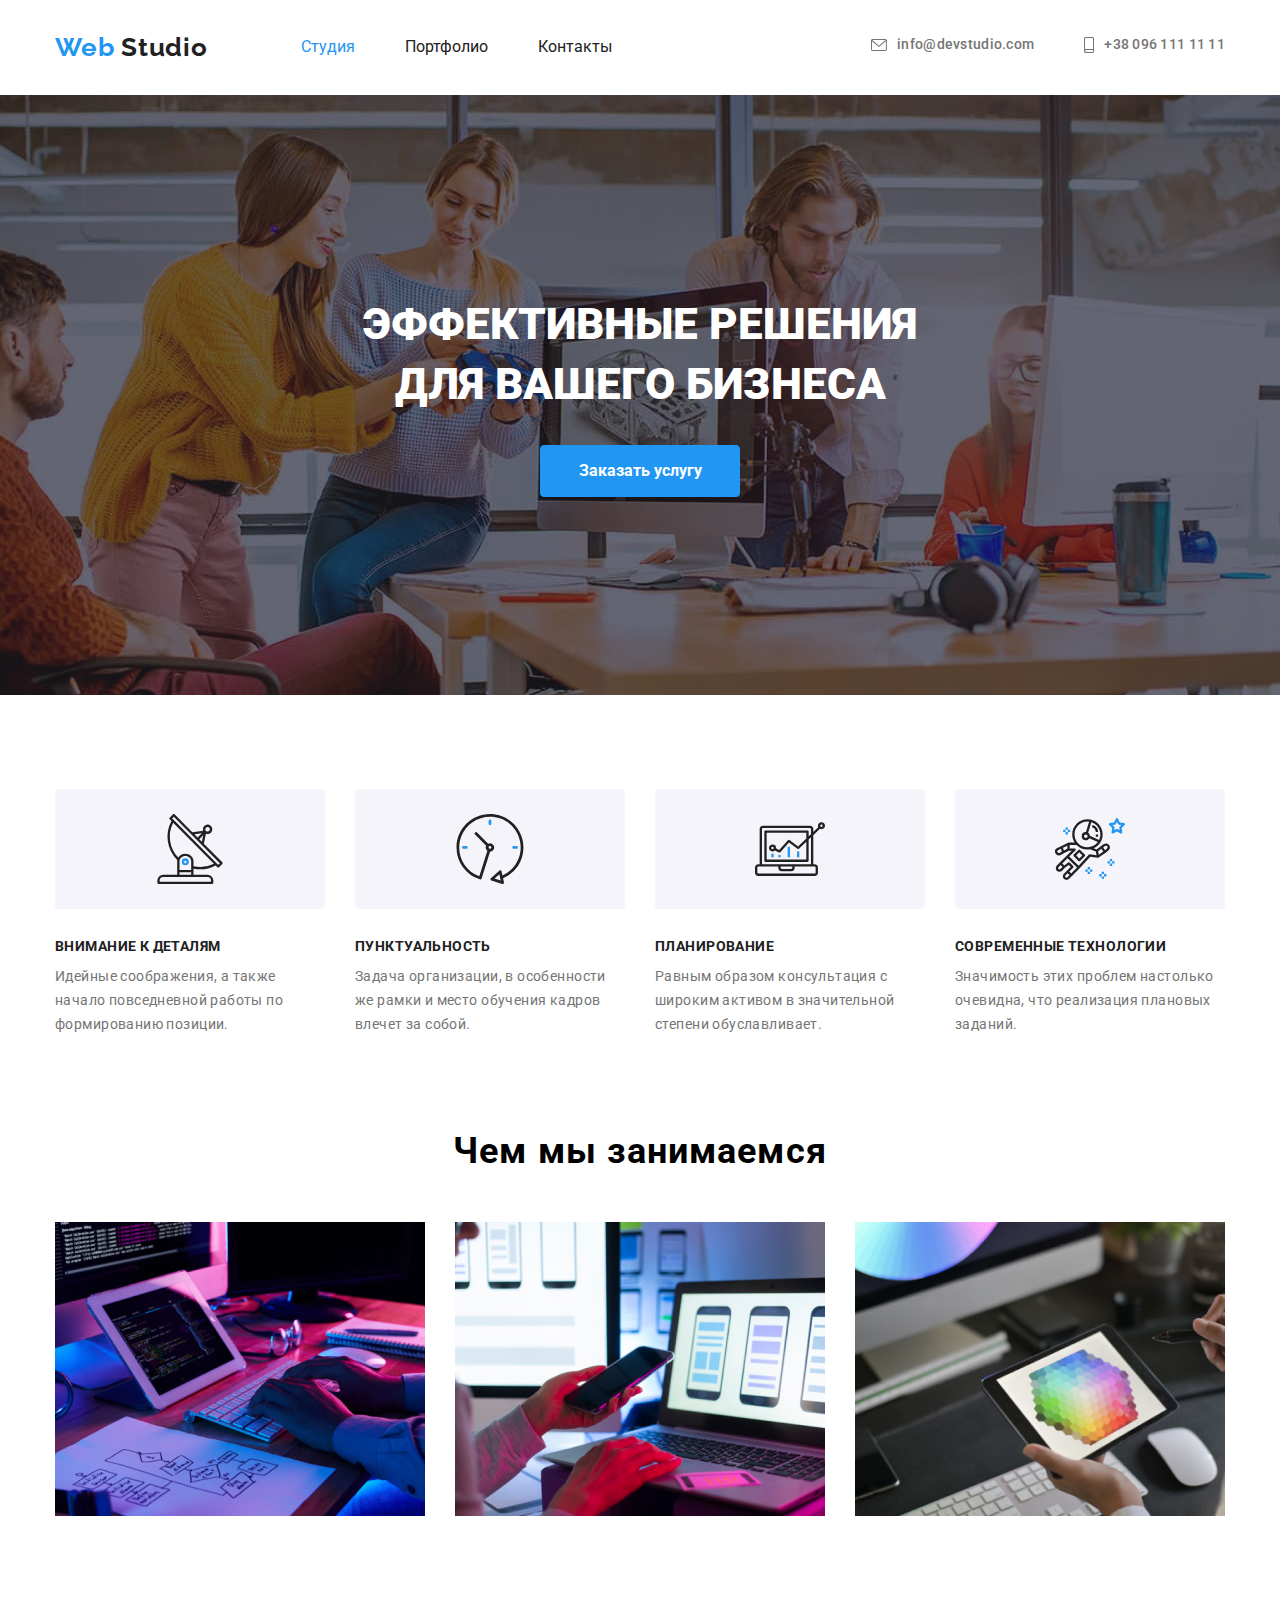
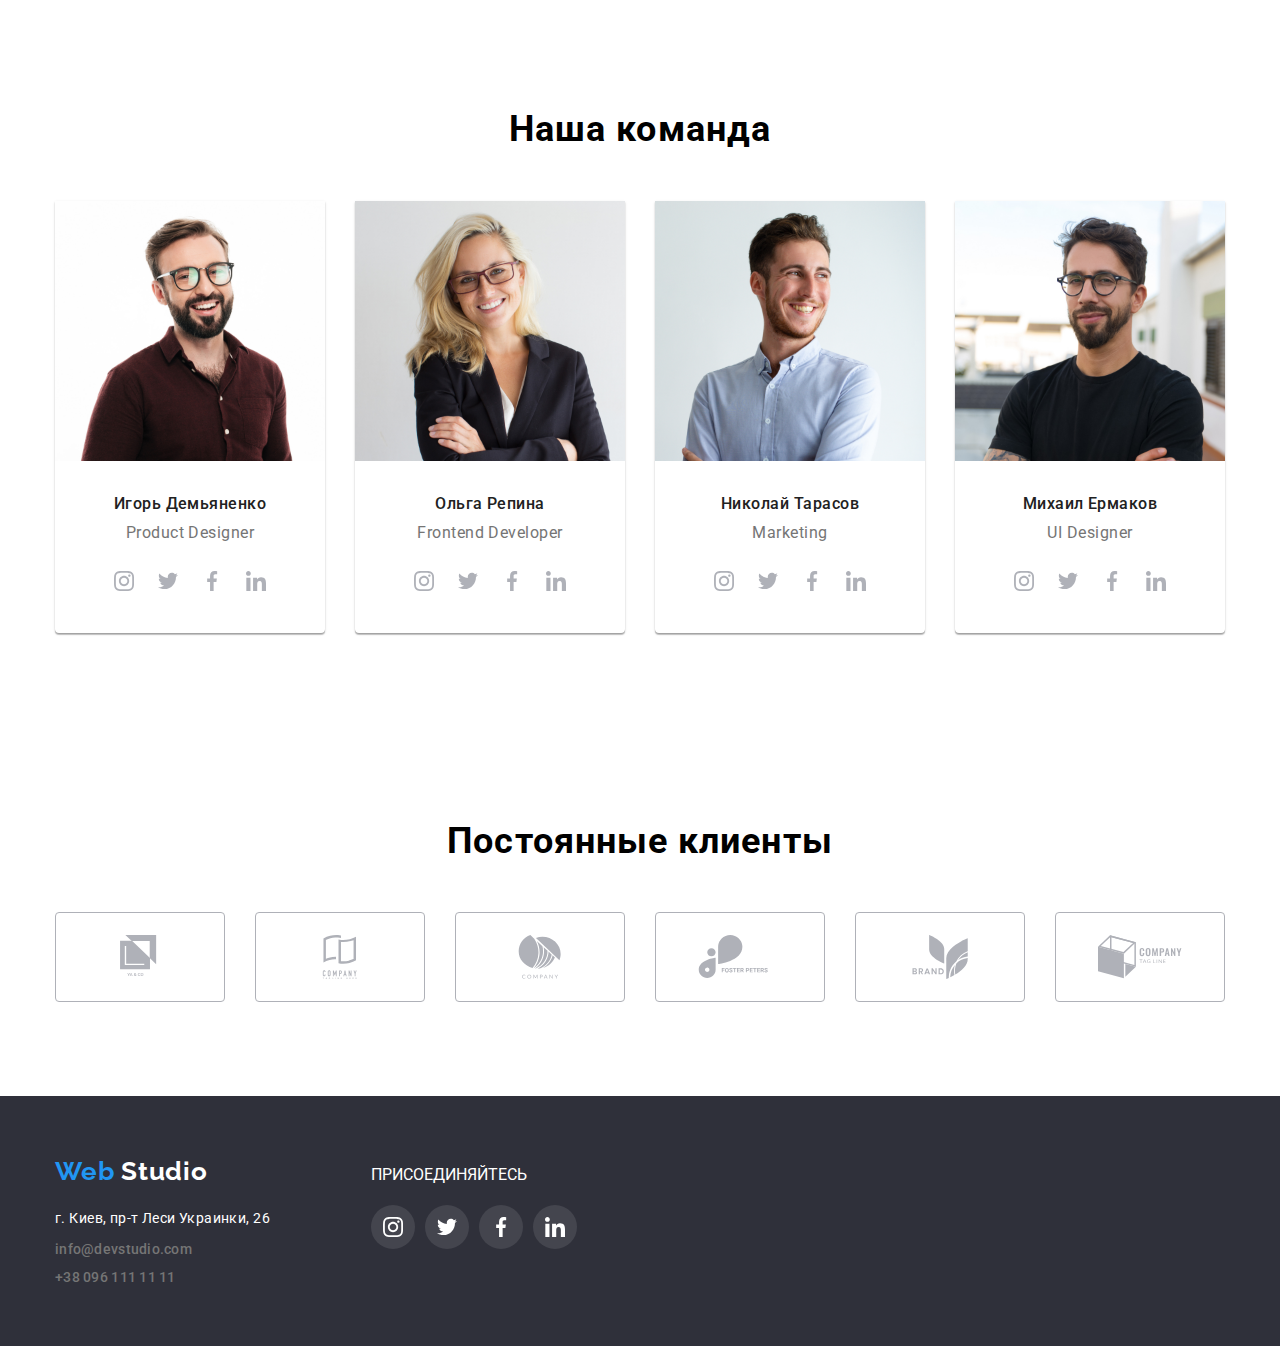
==== commit 6646e6bc: "overlay" ====
--- a/index.html
+++ b/index.html
@@ -55,10 +55,10 @@
     <!-- Герой -->
     <main class="main-page">
         <section class="hero">
-
-            <h1 class="main-title">ЭФФЕКТИВНЫЕ РЕШЕНИЯ<br> ДЛЯ ВАШЕГО БИЗНЕСА</h1>
+            <div class="overlay">
+            <h1 class="main-title">эффективные решения<br> для вашего бизнеса</h1>
             <button class="main-btn"  type="button">Заказать услугу</button>
-        
+       </div>
         </section>
         <!-- Особенности-->
         <section class="main-information">
--- a/css/styles.css
+++ b/css/styles.css
@@ -97,10 +97,14 @@
 /* <=== HERO ===> */
 
 .hero {
-  padding-top: 200px;
-  padding-bottom: 280px;
+  text-align: center;
+}
+.overlay {
+  max-width: 1600px;
+  height: 600px;
   margin-left: auto;
   margin-right: auto;
+  outline: 1px solid transparent;
   background-color: #2f303a;
   background-image: linear-gradient(
       rgba(47, 48, 58, 0.4),
@@ -110,17 +114,15 @@
   background-repeat: no-repeat;
   background-size: cover;
   background-position: center;
-  max-width: 1600px;
-  min-height: 600px;
-  text-align: center;
-}
-
+}
 .main-title {
-  margin-top: 0;
+  padding-top: 200px;
+  margin-top: 0px;
   margin-bottom: 30px;
   font-weight: 900;
   font-size: 44px;
   line-height: 1.36;
+  text-transform: uppercase;
   color: #ffffff;
 }
 
@@ -135,11 +137,11 @@
   background: #2196f3;
   color: #ffffff;
   min-width: 200px;
-  border: 1px solid transparent;
+  border: 1px solid var(--accent-color);
 }
 .main-btn:hover,
 .main-btn:focus {
-  border: 1px solid transparent;
+  border: 1px solid var(--accent-color);
 }
 
 /* <=== особенности ===> */
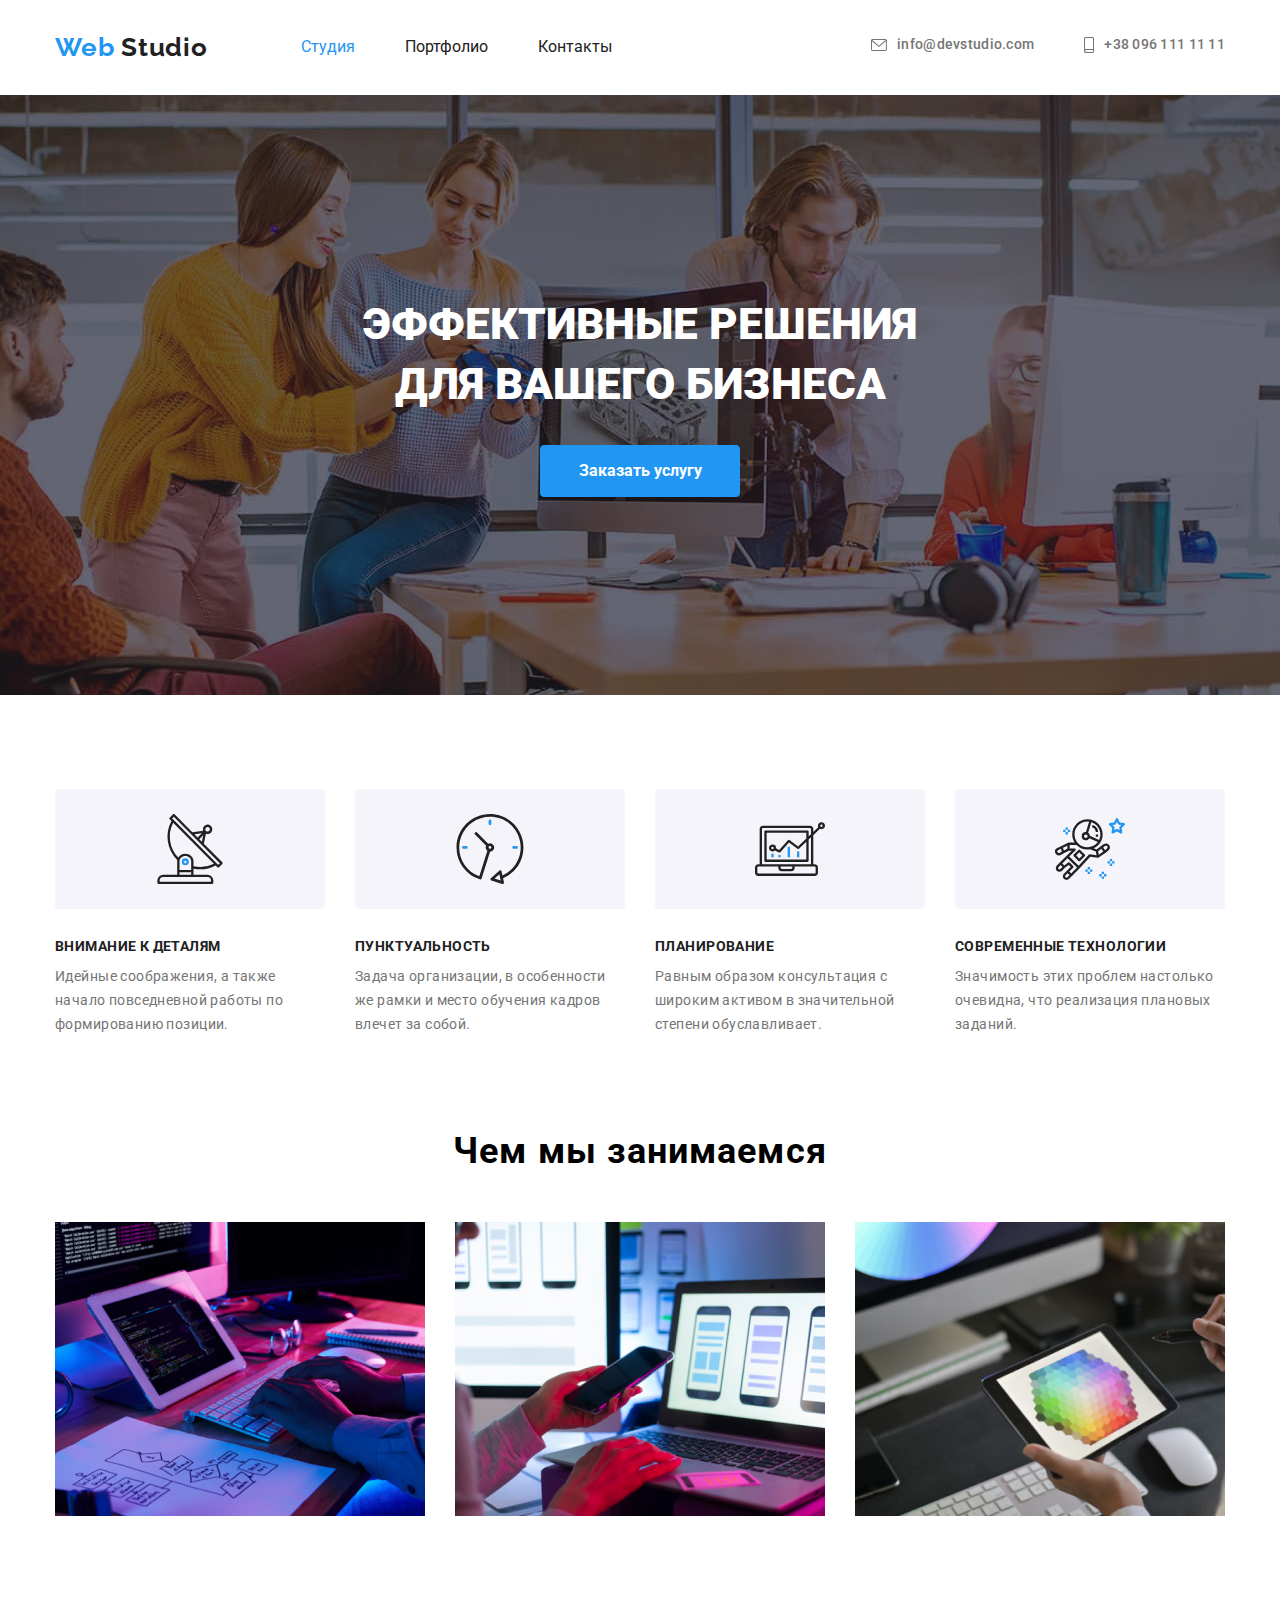
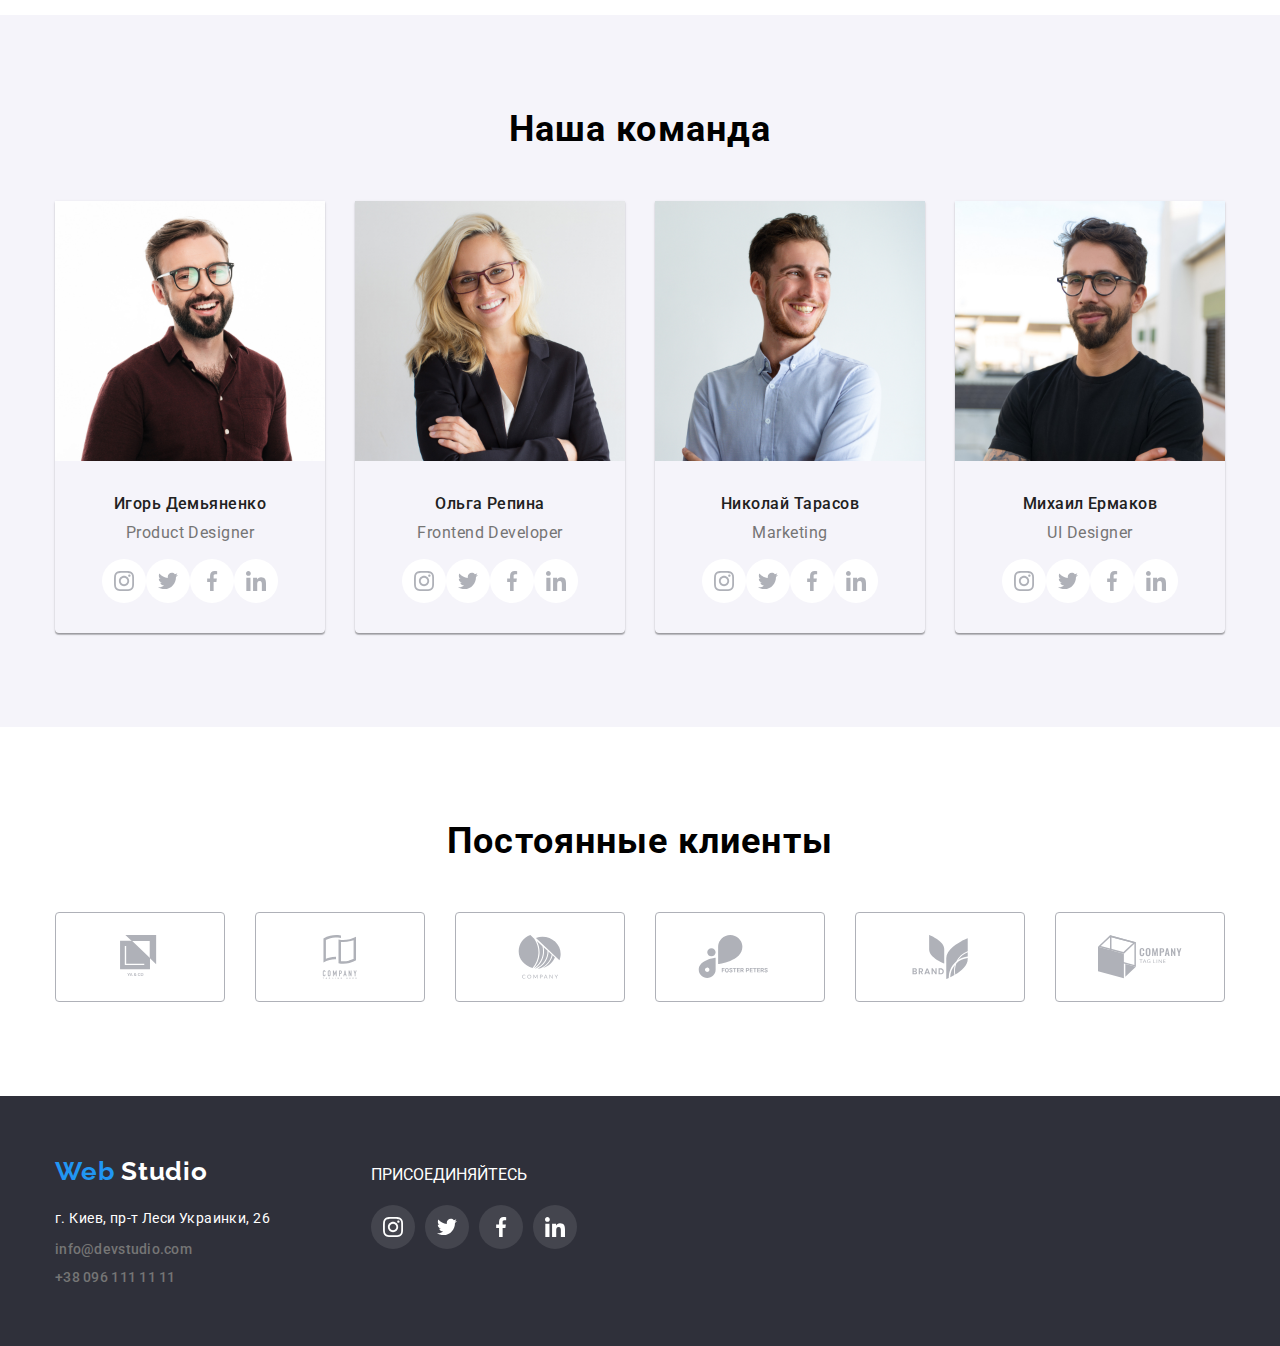
==== commit 42aca1de: "remark" ====
--- a/index.html
+++ b/index.html
@@ -5,7 +5,7 @@
     <meta name="viewport" content="width=device-width, initial-scale=1.0">
     <title lang="en">Webstudio</title>
     <link rel="preconnect" href="https://fonts.gstatic.com">
-    <link href="https://fonts.googleapis.com/css2?family=Raleway:wght@700&family=Roboto:wght@100;500;700&display=swap"
+    <link href="https://fonts.googleapis.com/css2?family=Raleway:wght@700&family=Roboto:wght@100;500;900&display=swap"
     rel="stylesheet">
     <link rel="stylesheet" href="https://cdnjs.cloudflare.com/ajax/libs/modern-normalize/1.0.0/modern-normalize.min.css">
     <link rel="stylesheet" href="/images/symbol-defs.svg">
--- a/css/styles.css
+++ b/css/styles.css
@@ -229,6 +229,7 @@
 .team {
   padding-top: 94px;
   padding-bottom: 94px;
+  background: #f5f4fa;
 }
 .team-list {
   display: flex;
